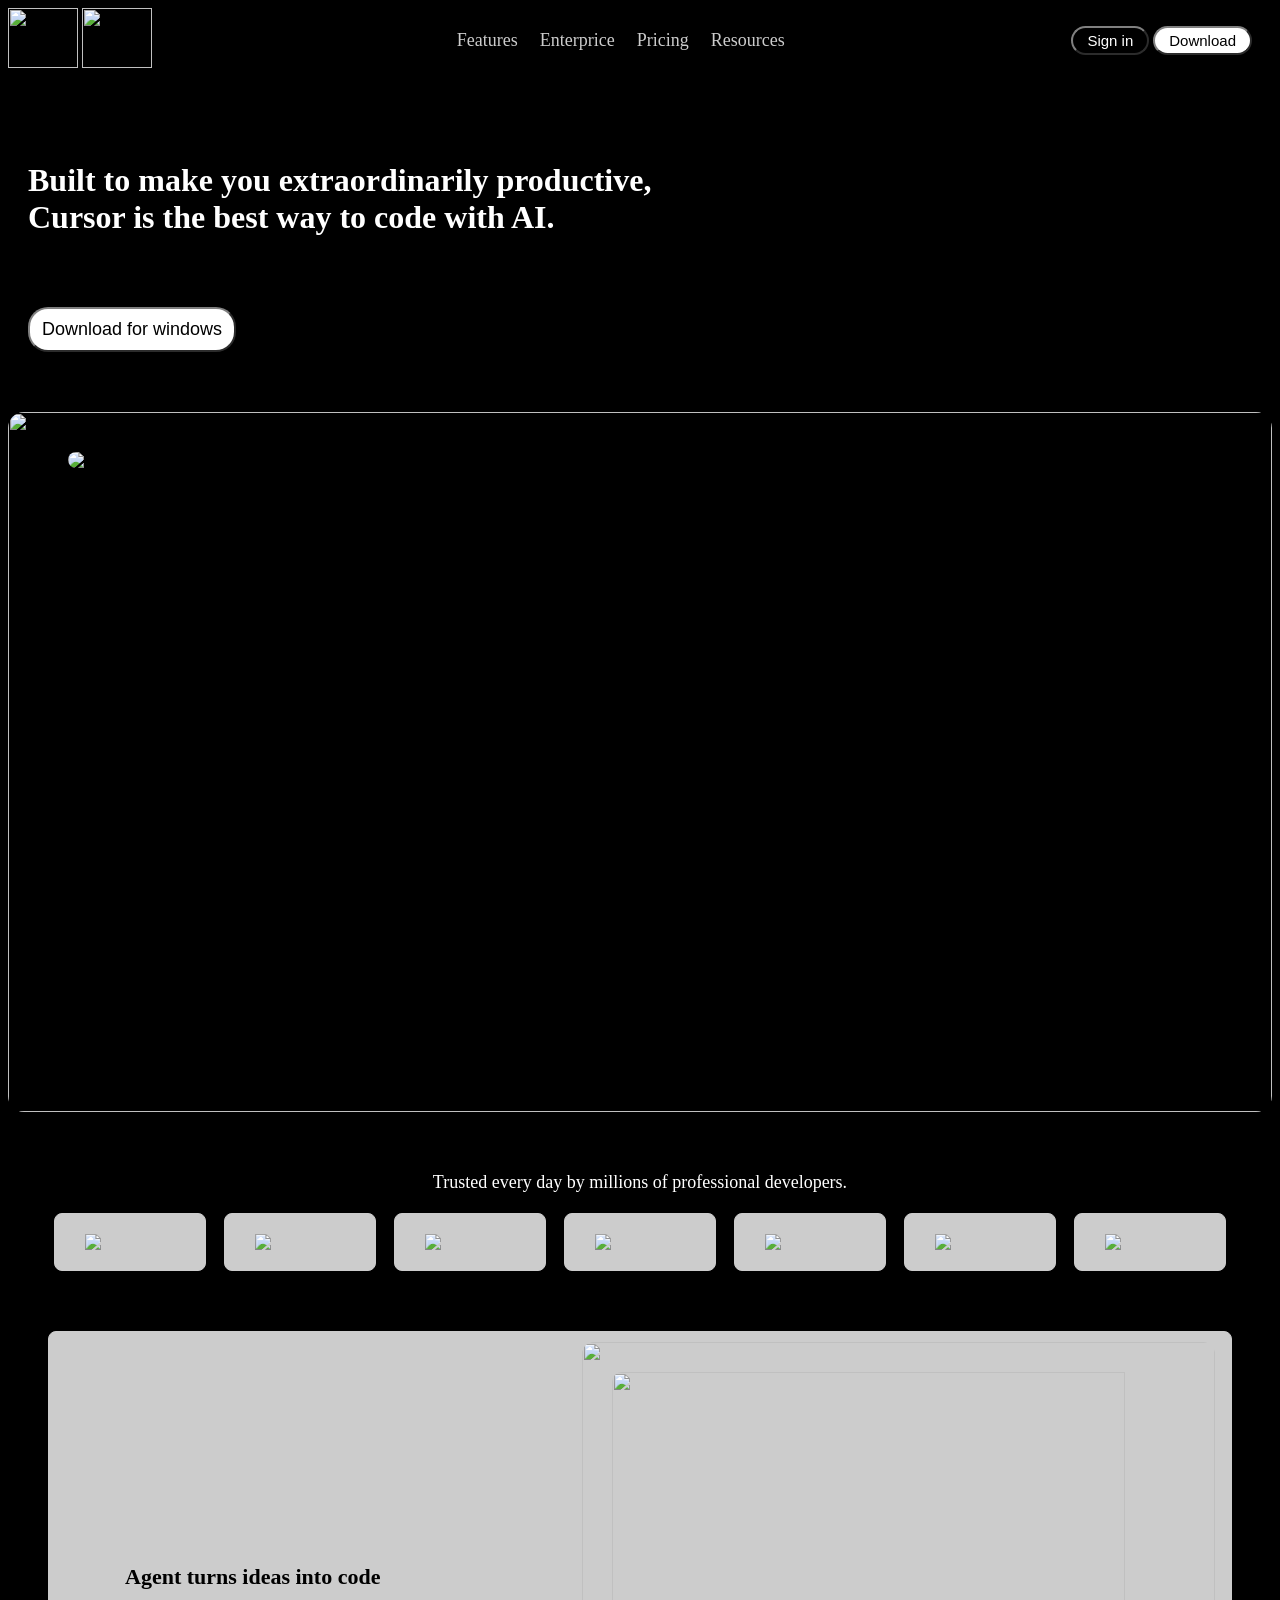
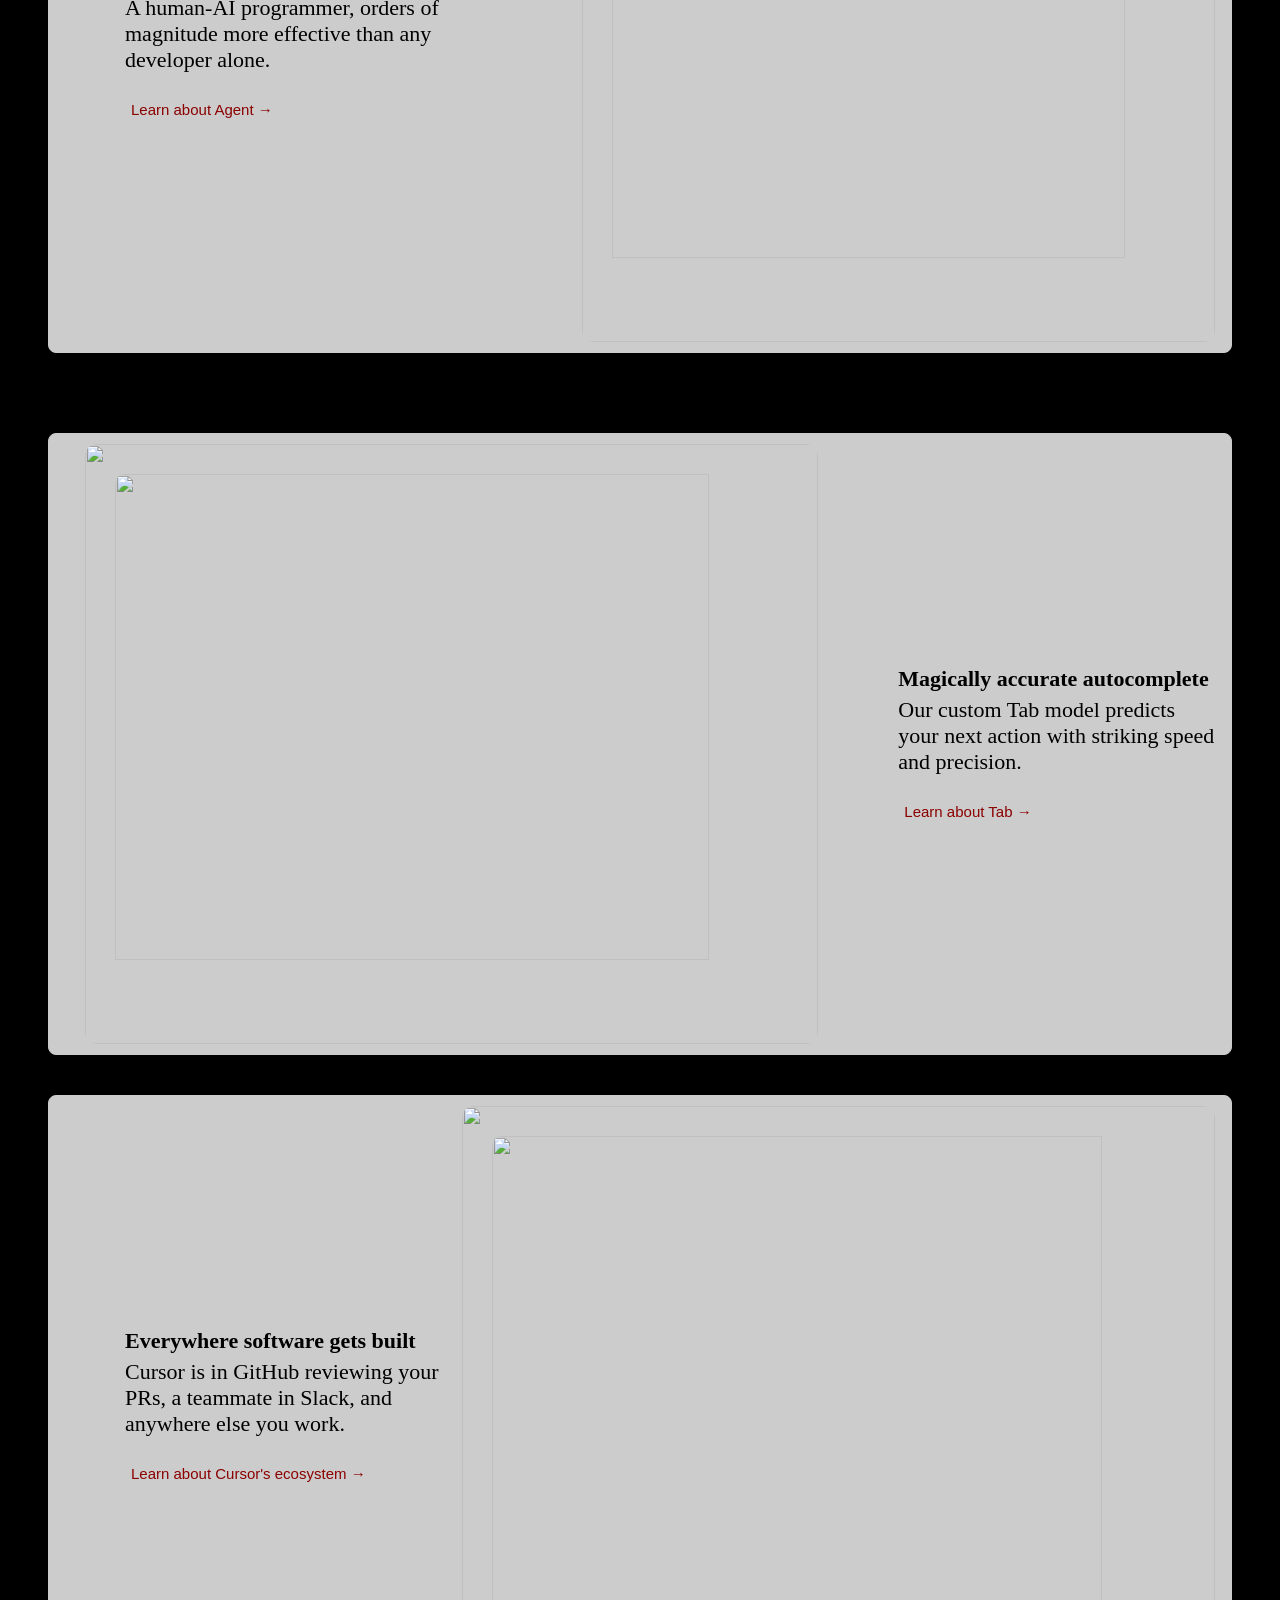
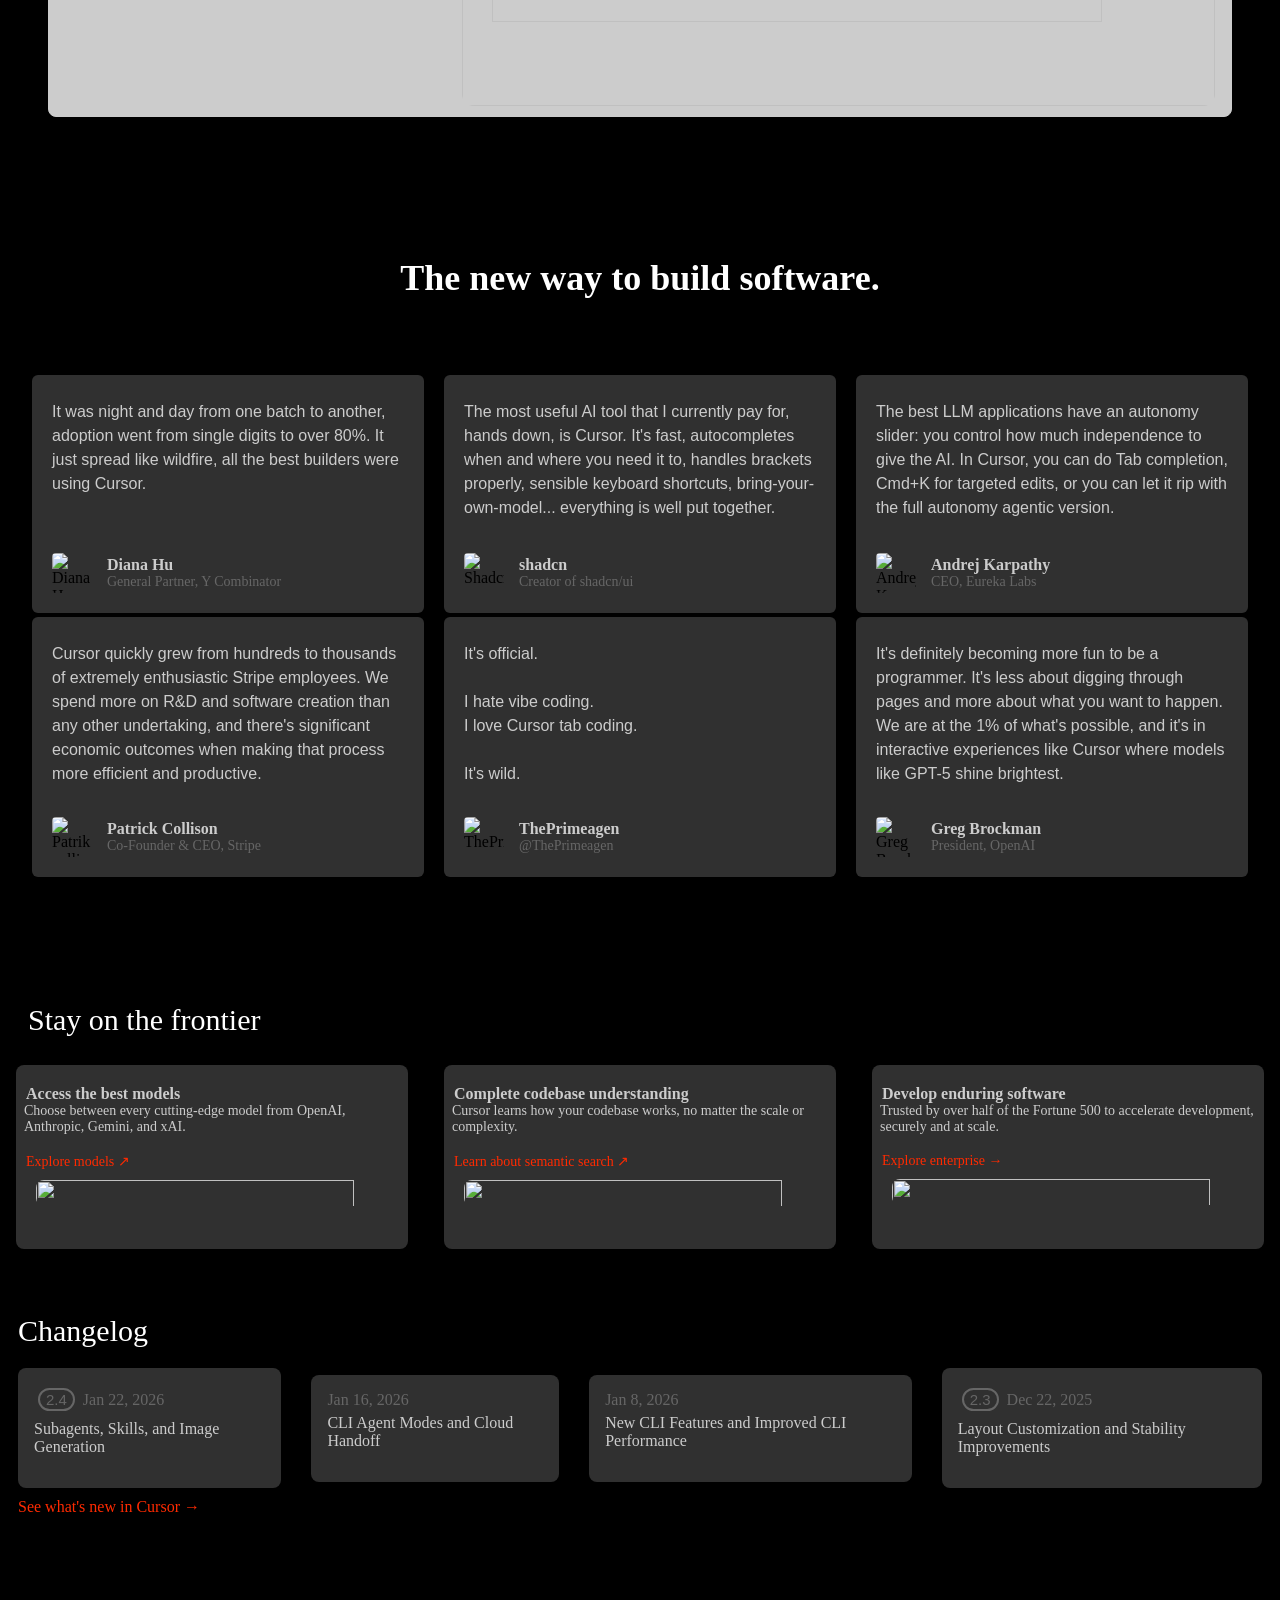
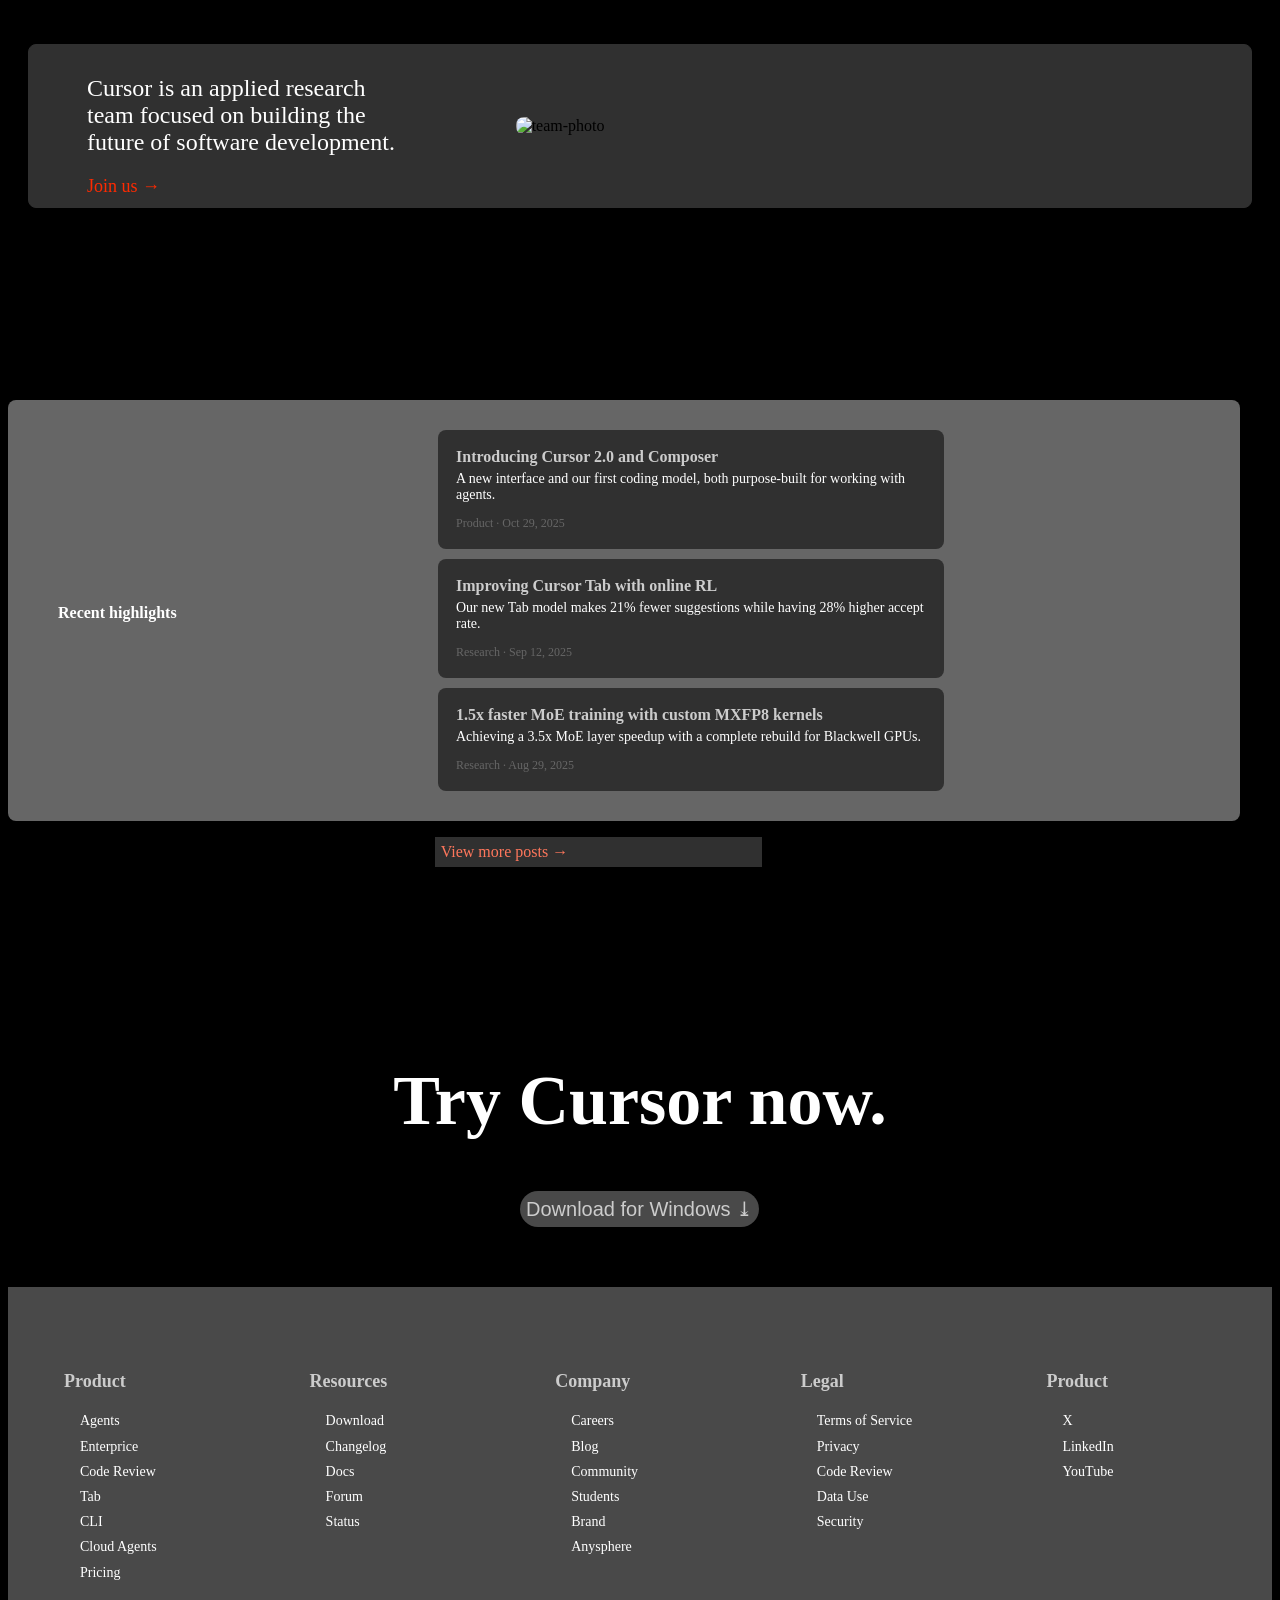
==== Cursor-clone/index.html @ b1d81278 "html file name change" ====
<!DOCTYPE html>
<html lang="en">
<head>
    <meta charset="UTF-8">
    <meta name="viewport" content="width=device-width, initial-scale=1.0">
    <link rel="stylesheet" href="cursorclone.css" />
    <link rel="stylesheet" href="cursor-gothic.css" >
    <title>Cursor clone</title>
</head>
<body>
    <nav>
        <div>
            <img  src="https://cdn.brandfetch.io/ideKwS9dxx/w/400/h/400/theme/dark/icon.jpeg?c=1dxbfHSJFAPEGdCLU4o5B"/>
            <img  src="https://cdn.brandfetch.io/ideKwS9dxx/theme/light/logo.svg?c=1dxbfHSJFAPEGdCLU4o5B"/>
        </div>
        
        <div>
            <a href="#">Features</a>
            <a href="#">Enterprice</a>
            <a href="#">Pricing</a>
            <a href="#">Resources</a>
        </div>
        <div>
            <button class="button1">Sign in</button>
            <button class="button2">Download</button>
        </div>
    </nav>
    <main>
        <div>
            <h1>Built to make you extraordinarily productive,<br>
                Cursor is the best way to code with AI.</h1>
            <button class="main-button">Download for windows</button>
        </div>
        <div class="container">
            <img width="" src="D:\webdev2026\Cohort-Assignments\Cursor-clone\asset-cc24ca462279ca23250c.webp" class="main-img">
                <img src="D:\webdev2026\Cohort-Assignments\Cursor-clone\Screenshot 2026-02-03 121616.png" class="overlay-img">
        </div>
        <div>
            <p>Trusted every day by millions of professional developers.</p>
        </div>
        <div class="logo-img">
            <img width="90px" src="https://ptht05hbb1ssoooe.public.blob.vercel-storage.com/assets/logos/stripe-logo.svg" />
            <img width="90px" src="https://ptht05hbb1ssoooe.public.blob.vercel-storage.com/assets/logos/openai-logo.svg" />
            <img width="90px" src="https://ptht05hbb1ssoooe.public.blob.vercel-storage.com/assets/logos/linear-logo.svg" />
            <img width="90px" src="https://ptht05hbb1ssoooe.public.blob.vercel-storage.com/assets/logos/datadog-logo.svg" />
            <img width="90px" src="https://ptht05hbb1ssoooe.public.blob.vercel-storage.com/assets/logos/nvidia-logo.svg" />
            <img width="90px" src="https://ptht05hbb1ssoooe.public.blob.vercel-storage.com/assets/logos/ramp-logo.svg" />
            <img width="90px" src="https://ptht05hbb1ssoooe.public.blob.vercel-storage.com/assets/logos/adobe-logo.svg" />
        </div>
    </main>
    <section class="section1">
        <div class="section-left">
            <strong>Agent turns ideas into code</strong>
            <p>A human-AI programmer, orders of magnitude more effective than any developer alone.</p>
            <button>Learn about Agent →</button>
        </div>
        <div class="section-right">
            <img width="700px" src="D:\webdev2026\Cohort-Assignments\Cursor-clone\asset-d3c8107d95ae7f6604ad.webp" class="bird-img">
            <img  src="D:\webdev2026\Cohort-Assignments\Cursor-clone\Screenshot 2026-02-03 231752.png"class="content-img">
        </div>
    </section>
    <section class="section2">
        <div class="section-left2">
           <img  src="D:\webdev2026\Cohort-Assignments\Cursor-clone\asset-fd9b3b4cd7d670f9f7d8.webp" class="blank-img">
            <img  src="D:\webdev2026\Cohort-Assignments\Cursor-clone\Screenshot 2026-02-03 231817.png" class="content2-img">
        </div>
        <div class="section-right2">
            <strong>Magically accurate autocomplete</strong>
            <p class="p2">Our custom Tab model predicts your next action with striking speed and precision.</p>
            <button class="b2">Learn about Tab →</button>
        </div>
    </section>
    <section class="section3">
        <div class="section-left3">
            <strong>Everywhere software gets built</strong>
            <p class="p3">Cursor is in GitHub reviewing your PRs, a teammate in Slack, and anywhere else you work.</p>
            <button class="b3">Learn about Cursor's ecosystem →</button>
        </div>
        <div class="section-right3">
            <img width="700px" src="D:\webdev2026\Cohort-Assignments\Cursor-clone\asset-85923e7fafe00c9c0d1f.webp" class="beach-img">
            <img  src="D:\webdev2026\Cohort-Assignments\Cursor-clone\Screenshot 2026-02-04 013553.png" class="content3-img">
        </div>
    </section>
    <main>
        <h2 class="testimonials-title">The new way to build software.</h2>
    </main>
    <section class="testimonials-grid">

        <div class="card">
          <p>It was night and day from one batch to another, adoption went from single digits to over 80%. It just spread like wildfire, all the best builders were using Cursor.</p>
          <div class="author-info">
            <img width="50px" src="D:\webdev2026\Cohort-Assignments\Cursor-clone\images\diana-hu-avatar.webp" alt="Diana Hu">
            <div>
                <strong>Diana Hu</strong>
                <span>General Partner, Y Combinator</span>
            </div>
          </div>
        </div>

        <div class="card">
          <p>The most useful AI tool that I currently pay for, hands down, is Cursor. It's fast, autocompletes when and where you need it to, handles brackets properly, sensible keyboard shortcuts, bring-your-own-model... everything is well put together.</p>
          <div class="author-info">
            <img width="50px" src="D:\webdev2026\Cohort-Assignments\Cursor-clone\images\shadcn-avatar.webp" alt="Shadcn">
            <div>
                <strong>shadcn</strong>
                <span>Creator of shadcn/ui</span>
            </div>
          </div>
        </div>

        <div class="card">
          <p>The best LLM applications have an autonomy slider: you control how much independence to give the AI. In Cursor, you can do Tab completion, Cmd+K for targeted edits, or you can let it rip with the full autonomy agentic version.</p>
          <div class="author-info">
            <img width="50px" src="D:\webdev2026\Cohort-Assignments\Cursor-clone\images\andrej-karpathy-avatar.webp" alt="Andrej Karpathy">
            <div>
                <strong>Andrej Karpathy</strong>
                <span>CEO, Eureka Labs</span>
            </div>
          </div>
        </div>
         <div class="card">
          <p>Cursor quickly grew from hundreds to thousands of extremely enthusiastic Stripe employees. We spend more on R&D and software creation than any other undertaking, and there's significant economic outcomes when making that process more efficient and productive.</p>
          <div class="author-info">
            <img width="50px" src="D:\webdev2026\Cohort-Assignments\Cursor-clone\images\patrick-collison-avatar.webp" alt="Patrik collison">
            <div>
                <strong>Patrick Collison</strong>
                <span>Co‑Founder & CEO, Stripe</span>
            </div>
          </div>
        </div>

        <div class="card">
          <p>It's official. 
             <br><br>
            I hate vibe coding. <br>
            I love Cursor tab coding. 
            <br><br>
            It's wild.</p>
          <div class="author-info">
            <img width="50px" src="D:\webdev2026\Cohort-Assignments\Cursor-clone\images\theprimeagen-avatar.webp" alt="ThePrimeagen">
            <div>
                <strong>ThePrimeagen</strong>
                <span>@ThePrimeagen</span>
            </div>
          </div>
        </div>

        <div class="card">
          <p>It's definitely becoming more fun to be a programmer. It's less about digging through pages and more about what you want to happen. We are at the 1% of what's possible, and it's in interactive experiences like Cursor where models like GPT-5 shine brightest.</p>
          <div class="author-info">
            <img width="50px" src="D:\webdev2026\Cohort-Assignments\Cursor-clone\images\greg-brockman-avatar.webp" alt="Greg Brockman">
            <div>
                <strong>Greg Brockman</strong>
                <span>President, OpenAI</span>
            </div>
          </div>
        </div> 
    </section>

    <head>
        <p class="card-title">Stay on the frontier</p>
    </head>

    <section class="aligned-cards">
        <div class="cards">
            <strong>Access the best models</strong>
            <span>Choose between every cutting-edge model from OpenAI, Anthropic, Gemini, and xAI.</span>
            <a href="#">Explore models ↗</a>
        <div>
            <img src="D:\webdev2026\Cohort-Assignments\Cursor-clone\images\Screenshot 2026-02-04 235551.png">
        </div>
        </div>

        <div class="cards">
            <strong>Complete codebase understanding</strong>
            <span>Cursor learns how your codebase works, no matter the scale or complexity.</span>
            <a href="#">Learn about semantic search ↗</a>
        <div>
            <img src="D:\webdev2026\Cohort-Assignments\Cursor-clone\images\Screenshot 2026-02-04 235628.png">
        </div>
        </div>

        <div class="cards">
            <strong>Develop enduring software</strong>
            <span>Trusted by over half of the Fortune 500 to accelerate development, securely and at scale.</span>
            <a href="#">Explore enterprise →</a>
        <div>
            <img src="D:\webdev2026\Cohort-Assignments\Cursor-clone\images\homepage-team-photo-1.webp">
        </div>
        </div>
    </section>

    <head>
        <p class="updates-title">Changelog</p>
    </head>
    <section class="updates-dates">
        <div class="updates">
            <button>2.4</button>
            <span>Jan 22, 2026</span>
            <div class="list-updates">
                <p>Subagents, Skills, and Image Generation</p>
            </div>
        </div>
        <div class="updates">
            <span>Jan 16, 2026</span>
            <div class="list-updates">
                <p>CLI Agent Modes and Cloud Handoff</p>
            </div>
        </div>
        <div class="updates">
            <span>Jan 8, 2026</span>
            <div class="list-updates">
                <p>New CLI Features and Improved CLI Performance</p>
            </div>
        </div>
        <div class="updates">
            <button>2.3</button>
            <span>Dec 22, 2025</span>
            <div class="list-updates">
                <p>Layout Customization and Stability Improvements</p>
            </div>
        </div>
    </section>
     <a class="update-a" href="#">See what's new in Cursor →</a>
    <section class="team">
     <div class="team-left">
        <p>Cursor is an applied research team focused on building the future of software development.</p>
        <a href="#">Join us →</a>
     </div>
     <div class="team-img">
        <img  src="D:\webdev2026\Cohort-Assignments\Cursor-clone\images\homepage-team-photo.webp"alt="team-photo" >
     </div>
    </section>

    
    <section class="blogs">
        <div class="blog-head-container">
        <h3 class="blog-head">Recent highlights</h3>
        </div>
        <div class="blog-posts-container">
        <div class="blog-card">
            <strong>Introducing Cursor 2.0 and Composer</strong>
            <p>A new interface and our first coding model, both purpose-built for working with agents.</p>
            <span>Product · Oct 29, 2025</span>
        </div>
        <div class="blog-card">
            <strong>Improving Cursor Tab with online RL</strong>
            <p>Our new Tab model makes 21% fewer suggestions while having 28% higher accept rate.</p>
            <span>Research · Sep 12, 2025</span>
        </div>
        <div class="blog-card">
            <strong>1.5x faster MoE training with custom MXFP8 kernels</strong>
            <p>Achieving a 3.5x MoE layer speedup with a complete rebuild for Blackwell GPUs.</p>
            <span>Research · Aug 29, 2025</span>
        </div>
        </div>
        </section>
        
         <div class="blogs-footer-link">
         <a href="#" class="blogs-post">View more posts →</a>
        </div>

        <main>
            <div>
            <h1 class="big-heading">Try Cursor now.</h1>
            <button class="final-cta">Download for Windows ⤓</button>
            </div>
        </main>

        <footer>
            <div class="footer-container">
            <div class="footer-columns">
                <div class="col-group">
                    <h4>Product</h4>
                    <ul>
                        <li><a href="#">Agents</a></li>
                        <li><a href="#">Enterprice</a></li>
                        <li><a href="#">Code Review</a></li>
                        <li><a href="#">Tab</a></li>
                        <li><a href="#">CLI</a></li>
                        <li><a href="#">Cloud Agents</a></li>
                        <li><a href="#">Pricing</a></li>
                    </ul>
                </div>
                <div class="col-group">
                    <h4>Resources</h4>
                    <ul>
                        <li><a href="#">Download</a></li>
                        <li><a href="#">Changelog</a></li>
                        <li><a href="#">Docs</a></li>
                        <li><a href="#">Forum</a></li>
                        <li><a href="#">Status</a></li>
                    </ul>
                </div>
                <div class="col-group">
                    <h4>Company</h4>
                    <ul>
                        <li><a href="#">Careers</a></li>
                        <li><a href="#">Blog</a></li>
                        <li><a href="#">Community</a></li>
                        <li><a href="#">Students</a></li>
                        <li><a href="#">Brand</a></li>
                        <li><a href="#">Anysphere</a></li>
                    </ul>
                </div>
                <div class="col-group">
                    <h4>Legal</h4>
                    <ul>
                        <li><a href="#">Terms of Service</a></li>
                        <li><a href="#">Privacy</a></li>
                        <li><a href="#">Code Review</a></li>
                        <li><a href="#">Data Use</a></li>
                        <li><a href="#">Security</a></li>
                    </ul>
                </div>
                <div class="col-group">
                    <h4>Product</h4>
                    <ul>
                        <li><a href="#">X</a></li>
                        <li><a href="#">LinkedIn</a></li>
                        <li><a href="#">YouTube</a></li>
                    </ul>
                </div>
            </div>
            </div>
        </footer>
</body>
</html>
---- Cursor-clone/cursorclone.css ----
body{
    background-color: #000000;
}

nav{
    color: #cccccc;
    display: flex;
    align-items: center;
    justify-content: space-between;

}

nav div img{
    height: 60px;
    width: 70px;
    cursor: pointer;
}

nav div a{
    font-size: 18px;
    color: #cccccc;
    margin-left: 18px;
    text-decoration: none;
}

nav div a:hover{
    color: #ffffff;
}

.button1{
    color: #ffffff;
    background-color: #000000;
    box-shadow: none;
    font-size: 15px;
    border-radius: 16px;
    border-color: gray;
    padding: 4px 14px;
    cursor: pointer;
}

.button1:hover{
  background-color: gray
}

 .button2{
    color: #000000;
    background-color: #ffffff;
    box-shadow: none;
    font-size: 15px;
    border-radius: 16px;
    border-color: gray;
    padding: 4px 14px;
    margin-right: 20px;
    cursor: pointer;
}

 .button2:hover{
    background-color: #cccccc;
}

main{
    margin: 40px auto;
    margin-bottom: 60px;
}

main h1{
    color: #ffffff;
    padding: 50px 20px;
}

 .main-button{
    color: #000000;
    background-color: #ffffff;
    box-shadow: none;
    font-size: 18px;
    border-radius: 20px;
    border-color: gray;
    padding: 10px 12px;
    margin-left: 20px;   
    margin-bottom: 60px;
    cursor: pointer;
}

.main-button:hover{
    background-color: #cccccc;
}

.container{
    position: relative;
   
}

.main-img{
    width: 100%;
    display: block;
    height: 700px;
    border-radius: 16px;
    
}

.overlay-img{
    position: absolute;
    top: 40px;
    left: 60px;
    width: 90%;
    z-index: 10;
    border-radius: 10px;
}

main p{
    font-size: 18px;
    color: #ffffff;
    margin: 60px auto 20px auto;
    text-align: center;
}

.logo-img{
    display: flex;
    gap: 18px;
    justify-content: center;
    margin-top: 10px;
}

.logo-img img{
    border: 1px solid #cccccc;
    padding: 20px 30px;
   border-radius: 8px;
   background-color: #cccccc;
}

section{
    display: grid;
    grid-template-columns: 1fr 2fr;
    gap: 20px;
    align-items: center;
    margin: 80px 0;
}

.section-left{
    font-size: 22px;
    color: #000000;
    margin-left: 60px;
    padding: 0;
}
section p{
    color: #000000;
    margin-top: 5px;
}

section button{
    color: darkred;
    background-color: #cccccc;
    font-size: 15px;
    border: none;
    cursor: pointer;
}

section button:hover{
    color: #f0735d;
}

.section-right{
    margin-left: 120px;
    position: relative;
}

.bird-img{
    width: 100%;
    display: block;
    height: 600px;
    border-radius: 12px;
}

.content-img{
    position: absolute;
    top: 30px;
    left: 30px;
    width: 90%;
    height: 90%;
    z-index: 10;
    border-radius: 10px;
}

.section1{
     border: 1px solid #cccccc;
    padding: 10px 16px;
   border-radius: 8px;
   background-color: #cccccc;
   margin: 40px;
}

.section2{
    display: grid;
    grid-template-columns: 2fr 1fr;
    gap: 20px;
    align-items: center;
    margin: 80px 0;
}

.section-left2{
    margin-left: 20px;
    position: relative;
}

.blank-img{
    width: 100%;
    display: block;
    height: 600px;
    border-radius: 12px;
    
}

.content2-img{
    position: absolute;
    top: 30px;
    left: 30px;
    width: 90%;
    height: 90%;
    z-index: 10;
    border-radius: 10px;
}

.section-right2{
     font-size: 22px;
    color: #000000;
    margin-left: 60px;
    padding: 0;
}

.p2{
    color: #000000;
    margin-top: 5px;
}

.b2{
    color: darkred;
    background-color: #cccccc;
    font-size: 15px;
    border: none;
    cursor: pointer;
}

.b2:hover{
    color: #f0735d;
}

.section2{
    border: 1px solid #cccccc;
   padding: 10px 16px;
   border-radius: 8px;
   background-color: #cccccc;
   margin: 40px;
   margin-top: 80px;
}

.section3{
    display: grid;
    grid-template-columns: 1fr 2fr;
    gap: 20px;
    align-items: center;
    margin: 80px 0;
}

.section-left3{
    font-size: 22px;
    color: #000000;
    margin-left: 60px;
    padding: 0;
}

.p3{
    color: #000000;
    margin-top: 5px;
}

 .b3{
    color: darkred;
    background-color: #cccccc;
    font-size: 15px;
    border: none;
    cursor: pointer;
}

.b3:hover{
    color: #f0735d;
}


.section-right3{
    position: relative;
}

.beach-img{
    width: 100%;
    display: block;
    height: 600px;
    border-radius: 12px;
}

.content3-img{
    position: absolute;
    top: 30px;
    left: 30px;
    width: 90%;
    height: 90%;
    z-index: 10;
    border-radius: 10px;
}


.section3{
     border: 1px solid #cccccc;
    padding: 10px 16px;
   border-radius: 8px;
   background-color: #cccccc;
   margin: 40px;
  
}

.testimonials-title{
    color:#ffffff;
    text-align: center;
    font-size: 36px;
    margin-top: 140px;
}

.testimonials-grid{
    display: grid;
    gap: 10x;
    padding: 24px;
    grid-template-columns:  1fr 1fr 1fr;
    margin-top: 40px;
}


.card{
    background-color: #303030;
    padding: 20px;
    border-radius: 6px;
    display: flex;
    flex-direction: column;
    height: 90%;
}

.card p {
    font-family: 'Segoe UI', Tahoma, Geneva, Verdana, sans-serif;
    color:#cccccc;
    font-size: 16px;
    line-height: 1.5;
}

.author-info {
    display: flex;
    align-items: center; 
    margin-top: auto;
}

.author-info img {
    width: 40px;
    height: 40px;
    border-radius: 4px; 
    margin-right: 15px;
}

.author-info strong {
     display: block;
    color: #cccccc;
}

.author-info span {
    display: block;
    color: #666666;
    font-size: 14px;
}

.card-title{
    color: #ffffff;
    font-size: 30px;
    margin-top: 110px;
    margin-left: 20px ;
}

.aligned-cards{
    display: grid;
    
    grid-template-columns: 1fr 1fr 1fr;
    margin-top: 20px;
}

.cards{
    background-color: #303030;
    border-radius: 8px;
    display: flex;
    flex-direction: column;
    height: 110%;
    margin: 8px;
    margin-top: 20px;
}

.cards strong{
    color: #cccccc;
    font-size: 16px;
    padding: 10px 10px 0px 10px;
    margin-top: 10px;
    cursor: pointer;
}

.cards a{
    color: #FF2A00;
    font-size: 14px;
    padding: 10px;
    text-decoration: none;
}

.cards a:hover{
    color: #FF775C;
}

.cards span{
    color: #cccccc;
    font-size: 14px;
    padding: 0px 8px 8px 8px;
    cursor: pointer;
}

.cards img{
    width: 90%;
    height: 110%;
    align-items: center;
    margin-left: 20px;
    border-radius: 8px;
    cursor: pointer;
}

.updates-title{
    color: #ffffff;
    font-size: 30px;
    margin:10px 0px 10px 10px;
}

.updates-dates{
    display: flex;
    margin-top: 10px;
    gap: 10px;
    margin-bottom: 0px;
}

.updates{
    background-color: #303030;
    padding: 16px;
    border-radius: 8px;
    margin: 10px;
    flex-grow: 1;
}

.updates:hover{
    background-color: #494949;

}

.updates button{
    background-color: #303030;
    color: #666666;
    border: 2px solid #666666;
    border-radius: 12px;
    margin: 4px;
}

.updates span{
    color: #666666;
}

.list-updates p{
    color: #cccccc;
}

.update-a{
    color: #FF2A00;
    margin: 10px;
    text-decoration: none;
}

.update-a:hover{
    color: #FF775C;
}

.team{
    display: grid;
    grid-template-columns: 1fr 2fr;
    align-items: center;
    margin-top: 8rem;
    gap: 20px;
}

.team-left p{
    font-size: 24px;
    color: #ffffff;
    margin: 10px auto;
    padding: 10px 40px;
}

.team-left a{
    font-size: 18px;
    color: #FF2A00;
    text-decoration: none;
    padding: 10px 40px;
    cursor: pointer;
}

.team-left a:hover{
    color: #FF775C;
}

.team-img img{
    margin-left: 60px;
    width: 90%;
    border-radius: 8px;
}

.team{
   border: 1px solid #303030;
   padding: 10px 18px;
   border-radius: 8px;
   background-color: #303030;
   margin: 20px;
  margin-top: 8rem;
}

.blog-head-container{
    padding-top: 3px; 
    margin-left: 2rem;
      margin-top: 0px;
}

.blog-head {
    font-size: 1rem;
    color: #ffffff;
    line-height: 1.2;
}

.blogs{
    color: #ffffff;
    background-color: #666666;
    display: grid;
    grid-template-columns: 1fr 2fr;
    gap: 20px;
    margin-right: 2rem;
    margin-bottom: 0px;
    margin-top: 12rem;
}

.blog-posts-container{
    display: flex;
    flex-direction: column;
    gap: 10px;
}

.blog-card {
    background-color: #303030; 
    color: #000000;       
    padding: 18px;
    border-radius: 8px;
    width: 60%;
}

.blog-card strong {
    display: block;
    font-size: 1rem;
    margin-bottom: 5px;
    color: #cccccc;
}

.blog-card p {
    font-size: 0.875rem;
    margin-bottom: 10px;
    color:#ffffff;
}

.blog-card span {
    font-size: 0.75rem;
    color: #666666; 
}

.blogs-footer-link {
    display: grid;
    grid-template-columns: 1fr 2fr; 
    margin-right: 2rem;
    margin-left:1rem; 
    padding: 16px;
}


.blogs-post {
    color: #FF2A00;
    text-decoration: none;
    grid-column: 2;  
    background-color: #303030;
    width: 40%;
    padding: 6px;
}

.blogs-post{
    color: #FF775C;
}
.blogs{
    border-radius: 8px;
    padding: 30px 18px;
}

.big-heading{
    font-size: 70px;
    color: #ffffff;
    text-align: center;
    margin-bottom: 0px;
    margin-top: 8rem;
}

.final-cta{
    font-size: 20px;
    color: #cccccc;
    margin-left: 32rem;
    background-color: #494949;
    border-radius: 18px;
    padding: 6px 6px ;
    cursor: pointer;
    border-style: none;
}

.final-cta:hover{
    background-color: #666666;
}

footer{
    background-color: #494949;
    color: #cccccc;
    padding: 60px 0 20px 0;
}

.footer-container{
    max-width: 1200px;
    padding: 0 20px;
    margin: 0 auto;
}

.footer-columns{
    display: grid;
    grid-template-columns: repeat(5, 1fr);
    gap: 28px;
    padding-bottom: 40px;
}


.col-group h4{
    font-size: 18px;
    font-weight: bold;
    margin-bottom: 15px;
    margin-left: 24px;
}

.col-group ul{
    list-style: none;
}

.col-group li a{
    text-decoration: none;
    color: #ffffff;
    font-size: 14px;
    line-height: 1.8;
    display: block;
}
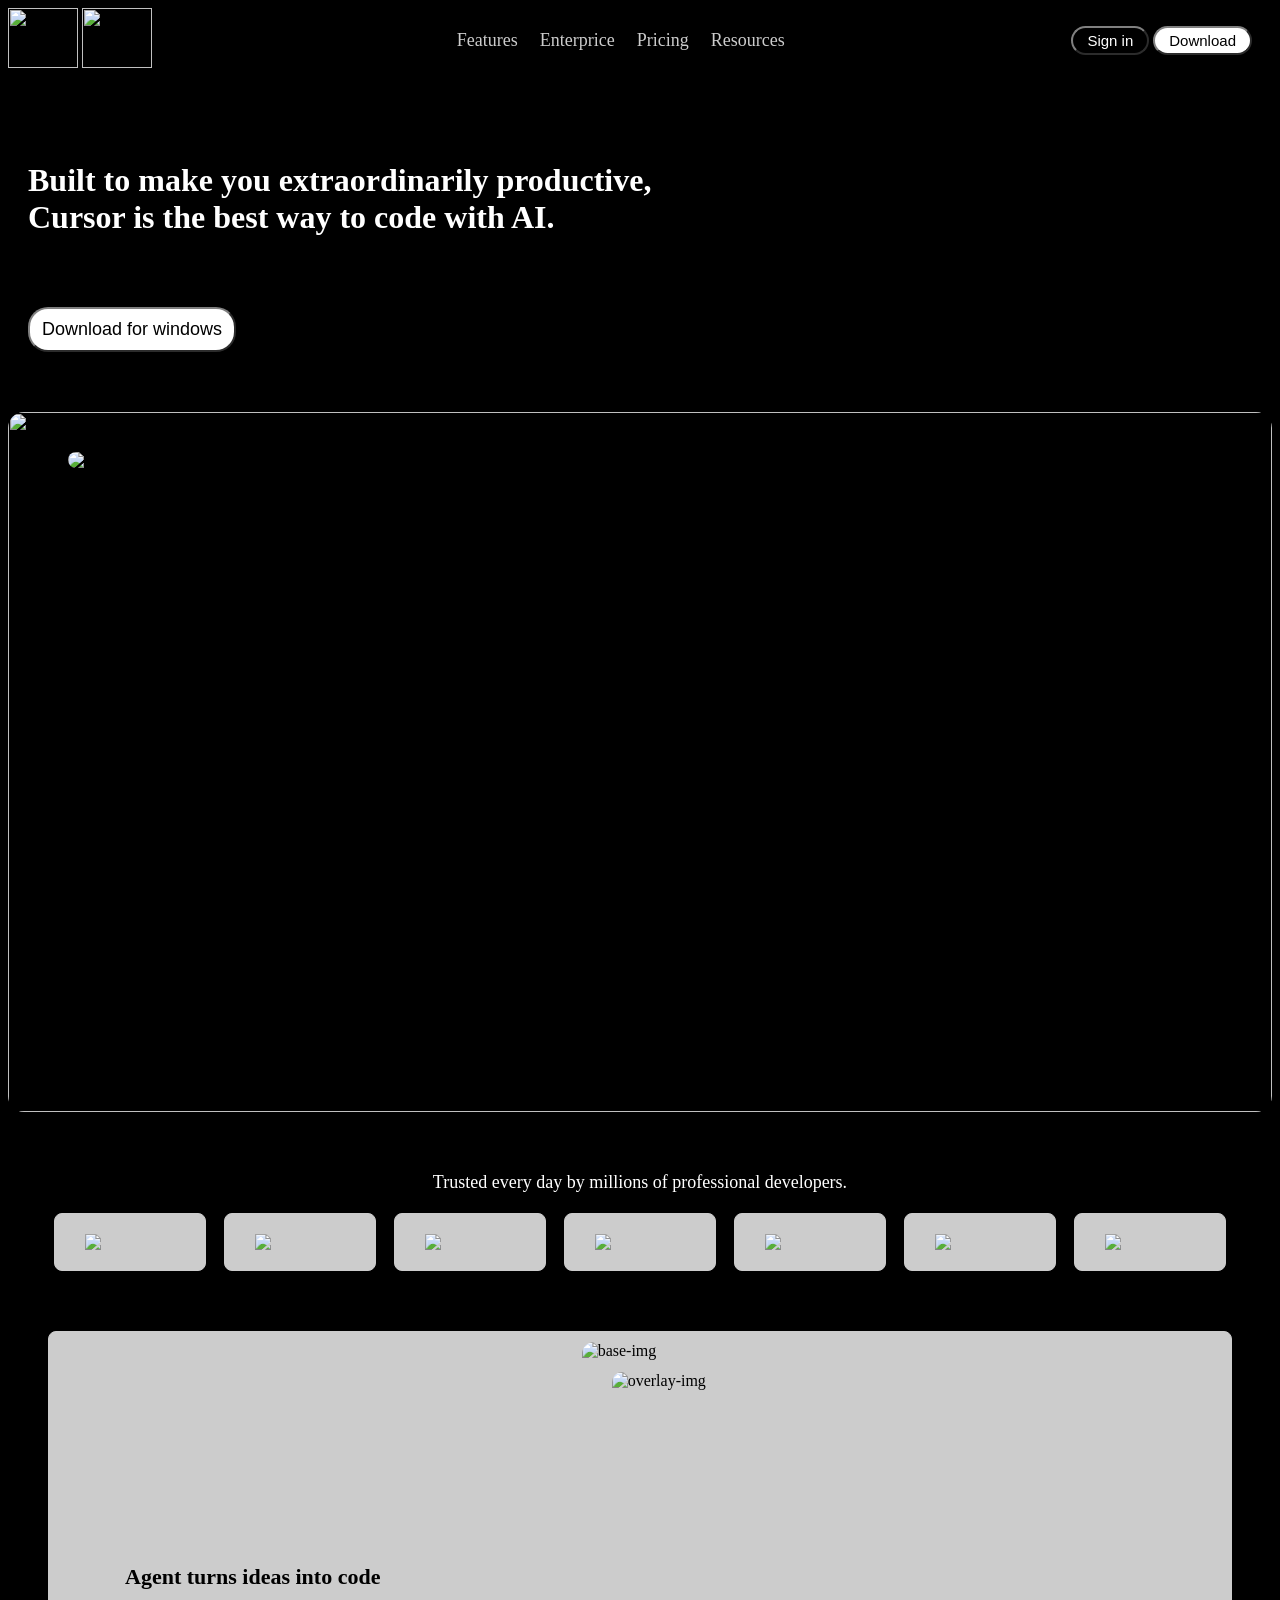
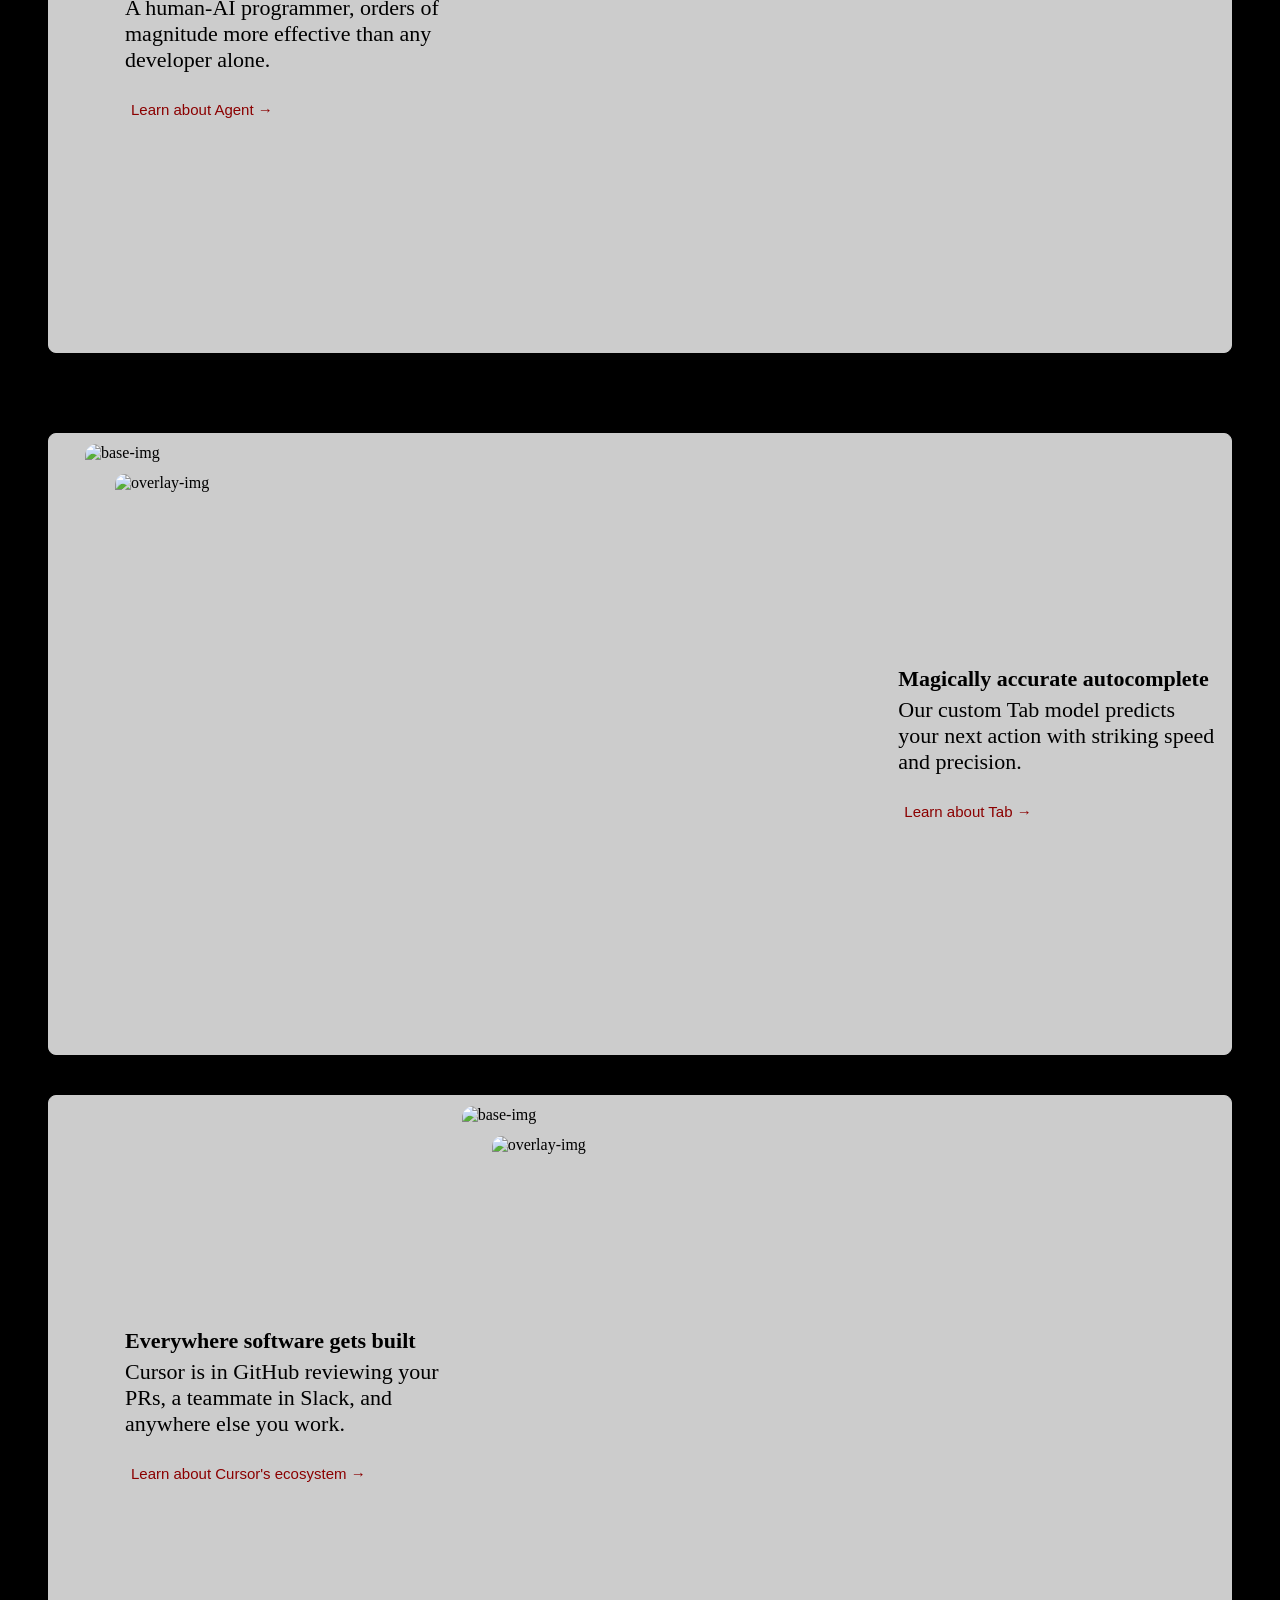
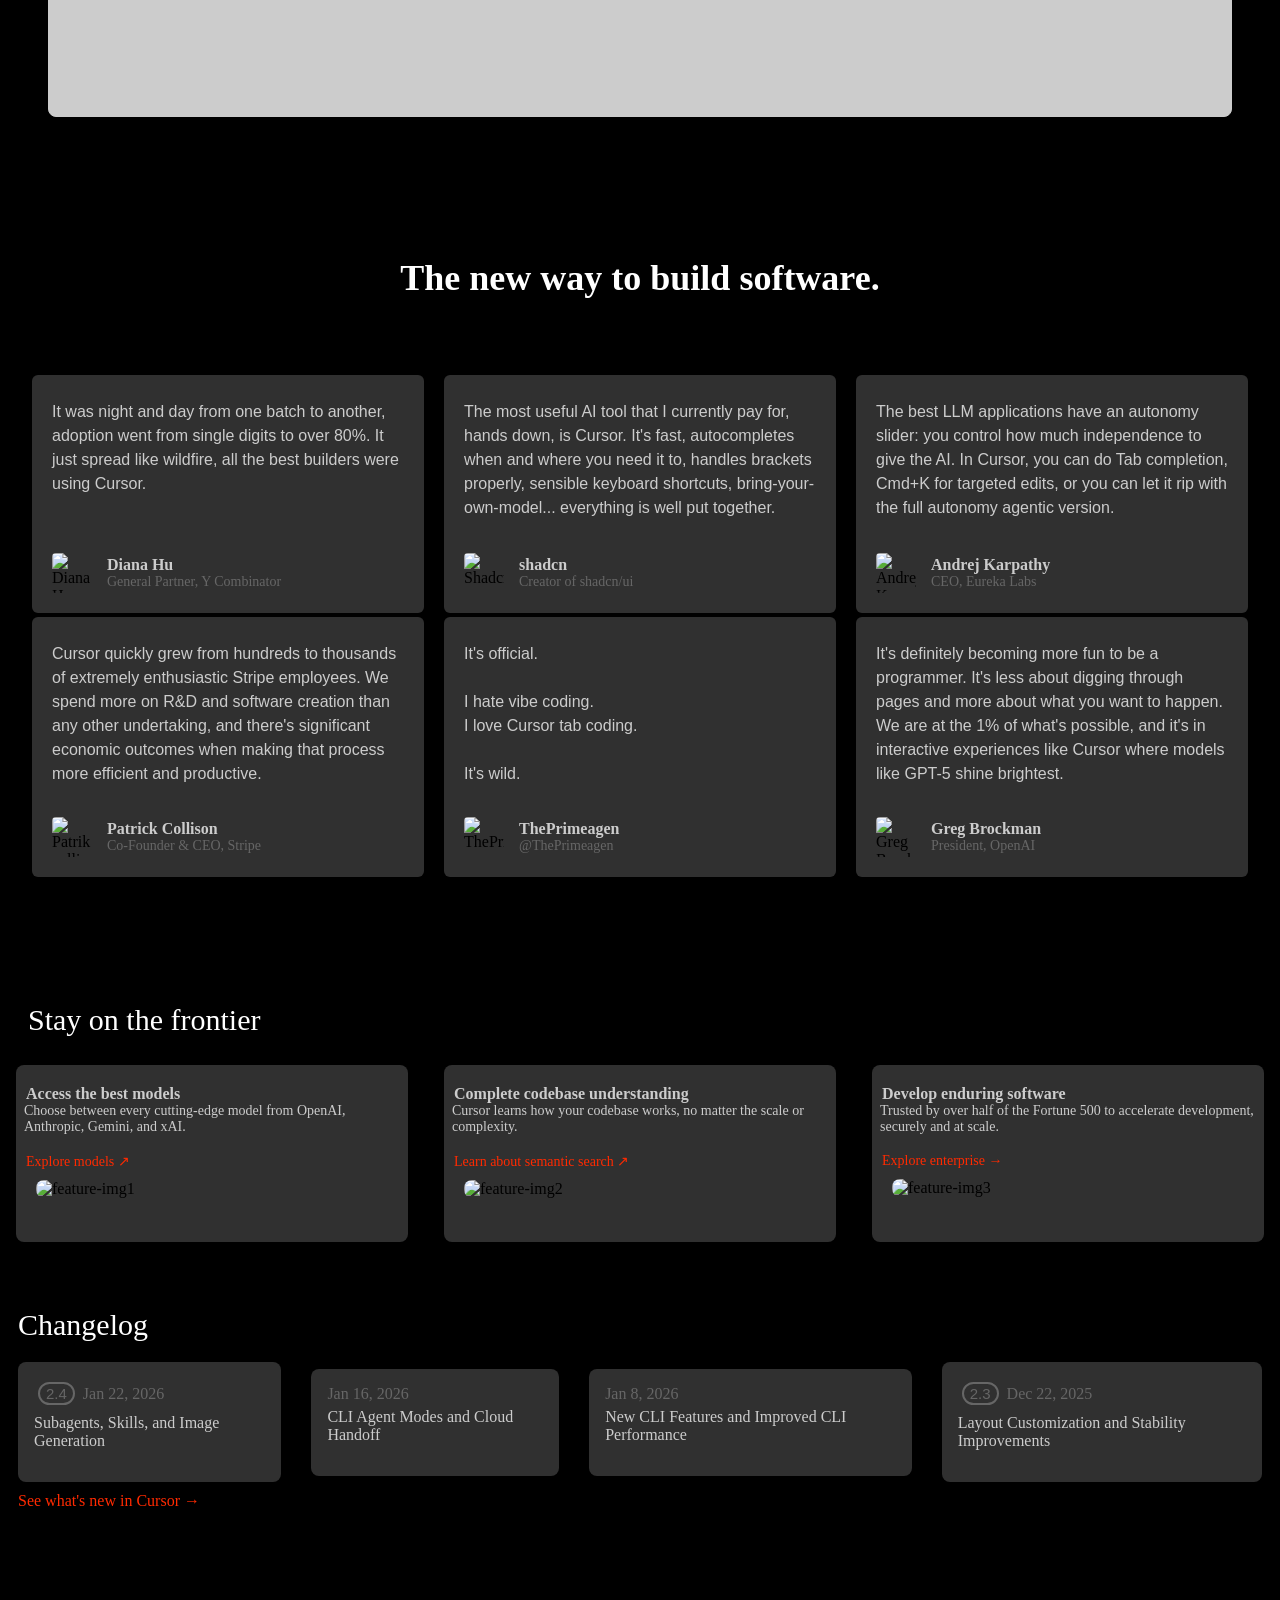
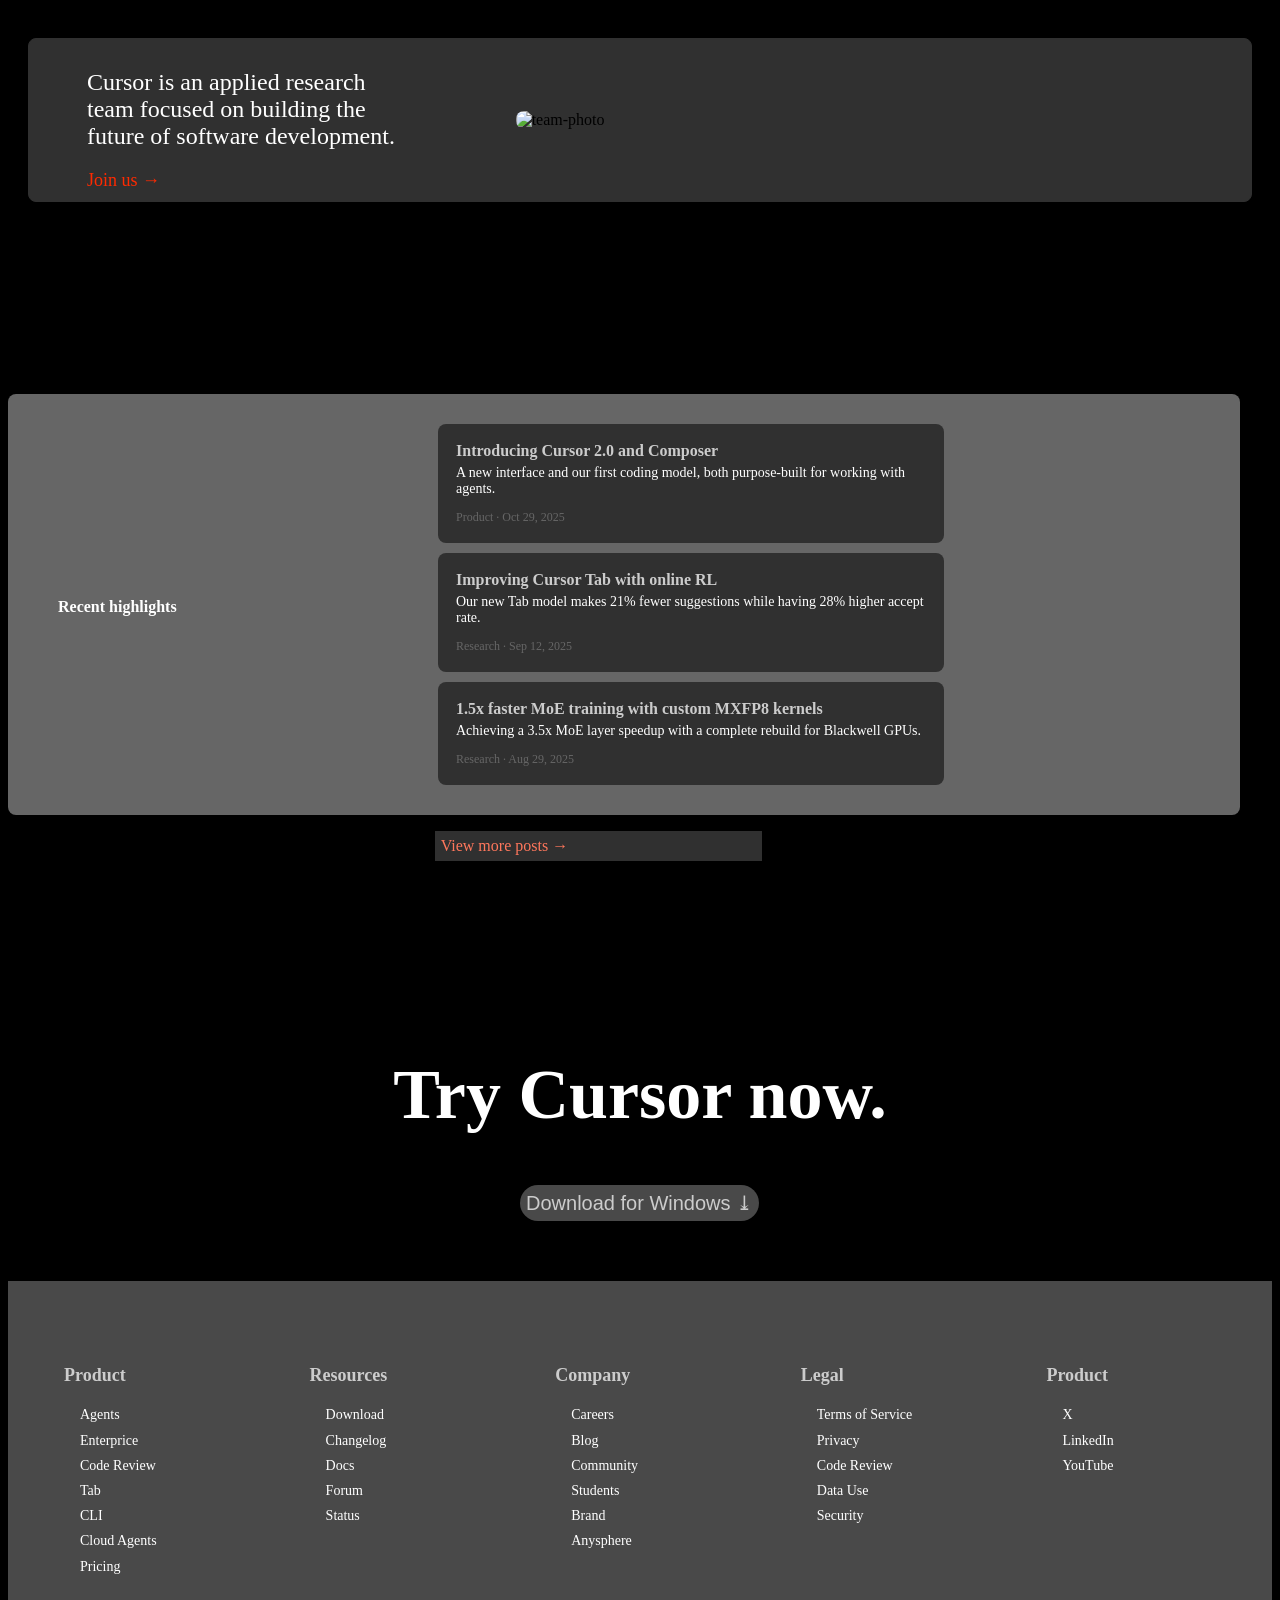
==== commit 581cbe5b: "img path changed and added alt attribute" ====
--- a/Cursor-clone/index.html
+++ b/Cursor-clone/index.html
@@ -32,8 +32,8 @@
             <button class="main-button">Download for windows</button>
         </div>
         <div class="container">
-            <img width="" src="D:\webdev2026\Cohort-Assignments\Cursor-clone\asset-cc24ca462279ca23250c.webp" class="main-img">
-                <img src="D:\webdev2026\Cohort-Assignments\Cursor-clone\Screenshot 2026-02-03 121616.png" class="overlay-img">
+            <img width="" src="D:\webdev2026\Cohort-Assignments\Cursor-clone\images\asset-cc24ca462279ca23250c.webp" class="main-img">
+                <img src="D:\webdev2026\Cohort-Assignments\Cursor-clone\images\screenshot 1.png" class="overlay-img">
         </div>
         <div>
             <p>Trusted every day by millions of professional developers.</p>
@@ -55,14 +55,14 @@
             <button>Learn about Agent →</button>
         </div>
         <div class="section-right">
-            <img width="700px" src="D:\webdev2026\Cohort-Assignments\Cursor-clone\asset-d3c8107d95ae7f6604ad.webp" class="bird-img">
-            <img  src="D:\webdev2026\Cohort-Assignments\Cursor-clone\Screenshot 2026-02-03 231752.png"class="content-img">
+            <img width="700px" src="D:\webdev2026\Cohort-Assignments\Cursor-clone\images\asset-d3c8107d95ae7f6604ad.webp" alt="base-img" class="bird-img">
+            <img  src="D:\webdev2026\Cohort-Assignments\Cursor-clone\images\screenshot 2.png" alt="overlay-img" class="content-img">
         </div>
     </section>
     <section class="section2">
         <div class="section-left2">
-           <img  src="D:\webdev2026\Cohort-Assignments\Cursor-clone\asset-fd9b3b4cd7d670f9f7d8.webp" class="blank-img">
-            <img  src="D:\webdev2026\Cohort-Assignments\Cursor-clone\Screenshot 2026-02-03 231817.png" class="content2-img">
+           <img  src="D:\webdev2026\Cohort-Assignments\Cursor-clone\images\asset-fd9b3b4cd7d670f9f7d8.webp" alt="base-img" class="blank-img">
+            <img  src="D:\webdev2026\Cohort-Assignments\Cursor-clone\images\screenshot 3.png" alt="overlay-img" class="content2-img">
         </div>
         <div class="section-right2">
             <strong>Magically accurate autocomplete</strong>
@@ -77,8 +77,8 @@
             <button class="b3">Learn about Cursor's ecosystem →</button>
         </div>
         <div class="section-right3">
-            <img width="700px" src="D:\webdev2026\Cohort-Assignments\Cursor-clone\asset-85923e7fafe00c9c0d1f.webp" class="beach-img">
-            <img  src="D:\webdev2026\Cohort-Assignments\Cursor-clone\Screenshot 2026-02-04 013553.png" class="content3-img">
+            <img width="700px" src="D:\webdev2026\Cohort-Assignments\Cursor-clone\images\asset-85923e7fafe00c9c0d1f.webp" alt="base-img" class="beach-img">
+            <img  src="D:\webdev2026\Cohort-Assignments\Cursor-clone\images\screenshot 4.png" alt="overlay-img" class="content3-img">
         </div>
     </section>
     <main>
@@ -167,7 +167,7 @@
             <span>Choose between every cutting-edge model from OpenAI, Anthropic, Gemini, and xAI.</span>
             <a href="#">Explore models ↗</a>
         <div>
-            <img src="D:\webdev2026\Cohort-Assignments\Cursor-clone\images\Screenshot 2026-02-04 235551.png">
+            <img src="D:\webdev2026\Cohort-Assignments\Cursor-clone\images\screenshot 5.png" alt="feature-img1" >
         </div>
         </div>
 
@@ -176,7 +176,7 @@
             <span>Cursor learns how your codebase works, no matter the scale or complexity.</span>
             <a href="#">Learn about semantic search ↗</a>
         <div>
-            <img src="D:\webdev2026\Cohort-Assignments\Cursor-clone\images\Screenshot 2026-02-04 235628.png">
+            <img src="D:\webdev2026\Cohort-Assignments\Cursor-clone\images\screenshot 6.png" alt="feature-img2" >
         </div>
         </div>
 
@@ -185,7 +185,7 @@
             <span>Trusted by over half of the Fortune 500 to accelerate development, securely and at scale.</span>
             <a href="#">Explore enterprise →</a>
         <div>
-            <img src="D:\webdev2026\Cohort-Assignments\Cursor-clone\images\homepage-team-photo-1.webp">
+            <img src="D:\webdev2026\Cohort-Assignments\Cursor-clone\images\homepage-team-photo-1.webp" alt="feature-img3">
         </div>
         </div>
     </section>
@@ -228,7 +228,7 @@
         <a href="#">Join us →</a>
      </div>
      <div class="team-img">
-        <img  src="D:\webdev2026\Cohort-Assignments\Cursor-clone\images\homepage-team-photo.webp"alt="team-photo" >
+        <img  src="D:\webdev2026\Cohort-Assignments\Cursor-clone\images\homepage-team-photo.webp" alt="team-photo" >
      </div>
     </section>
 
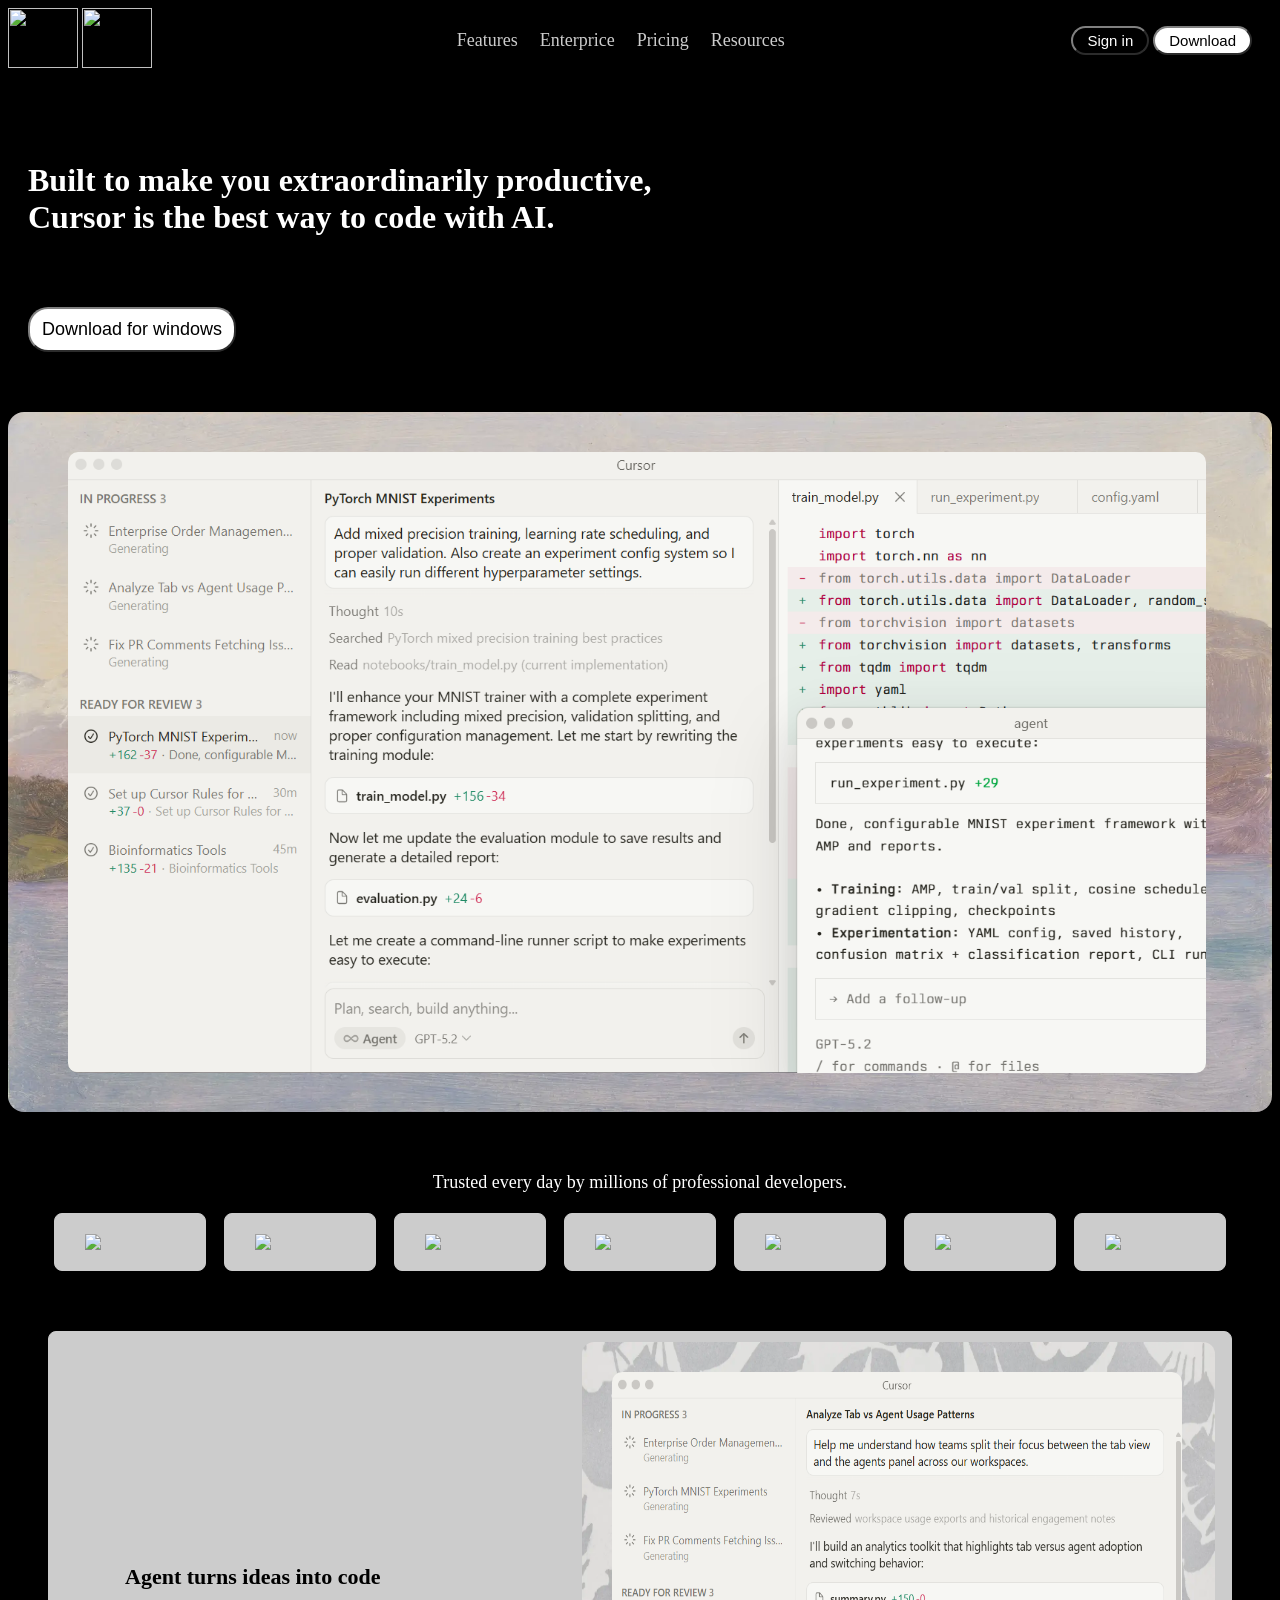
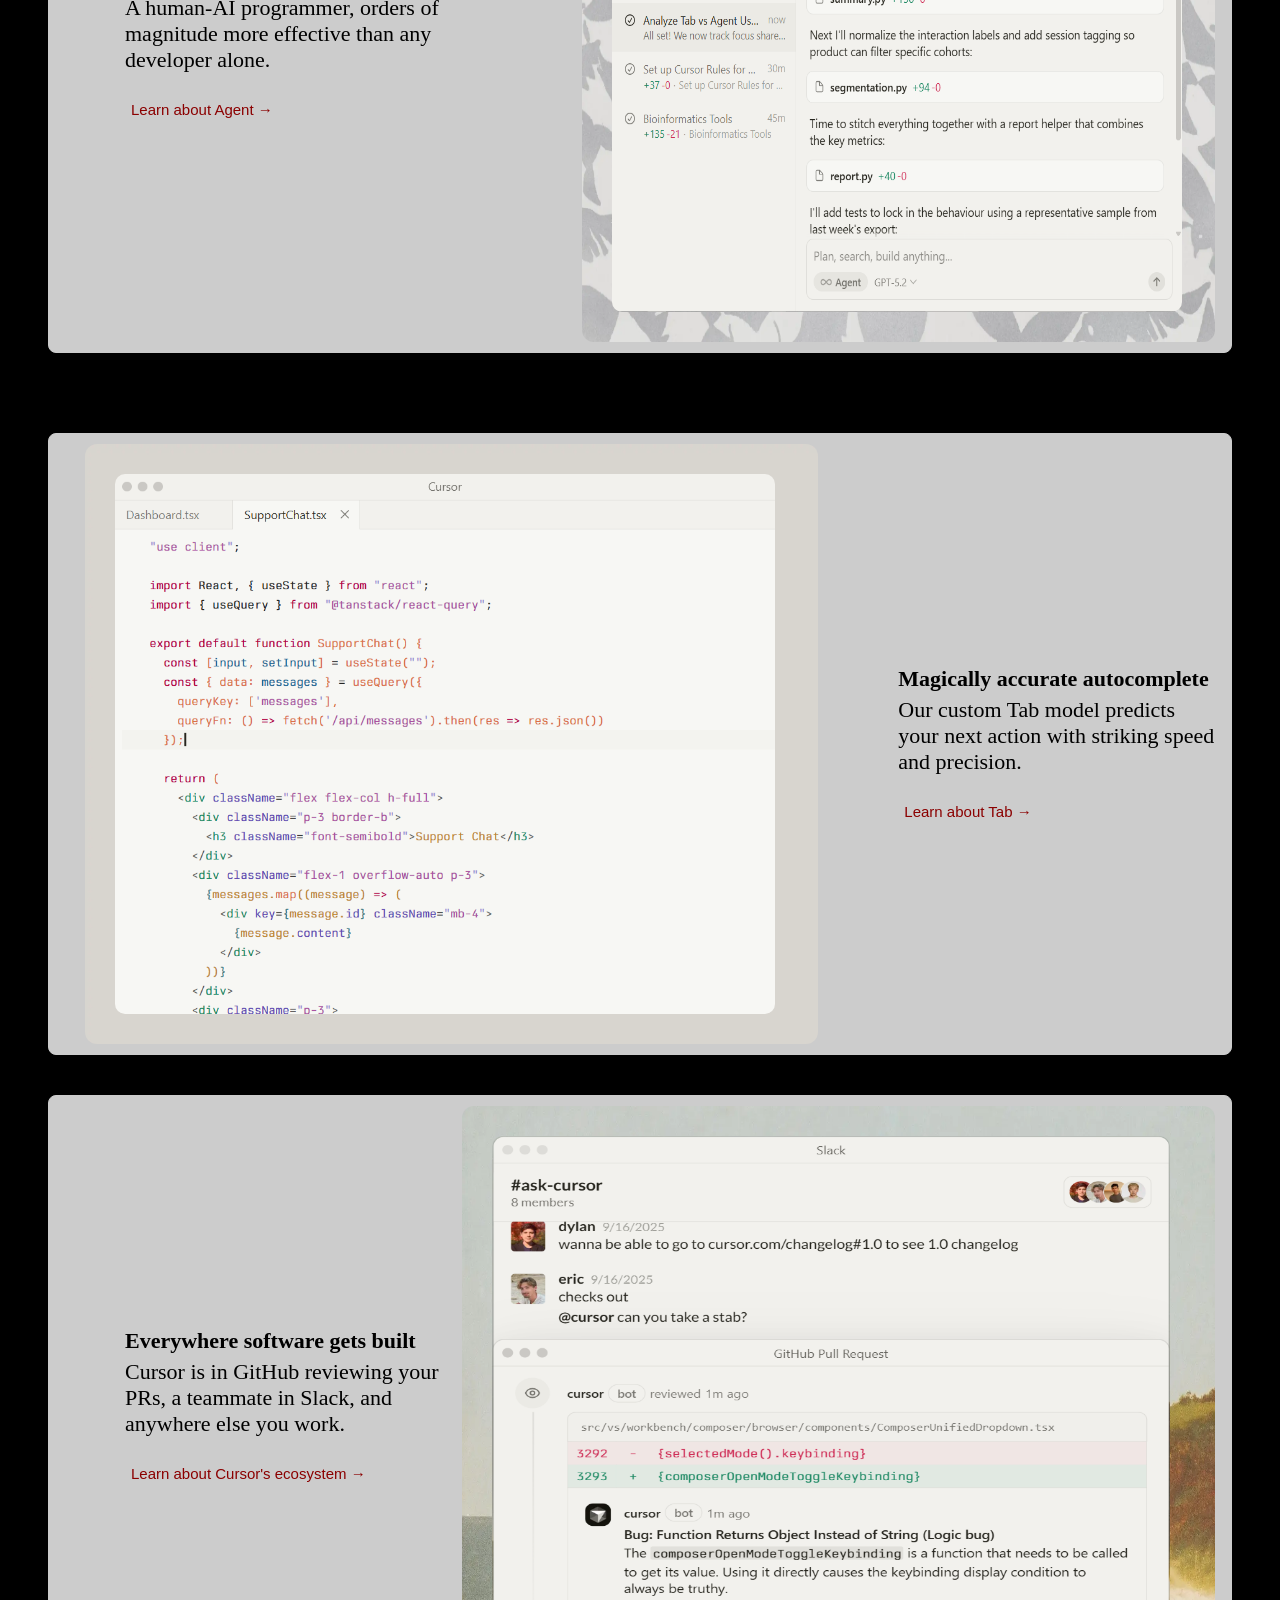
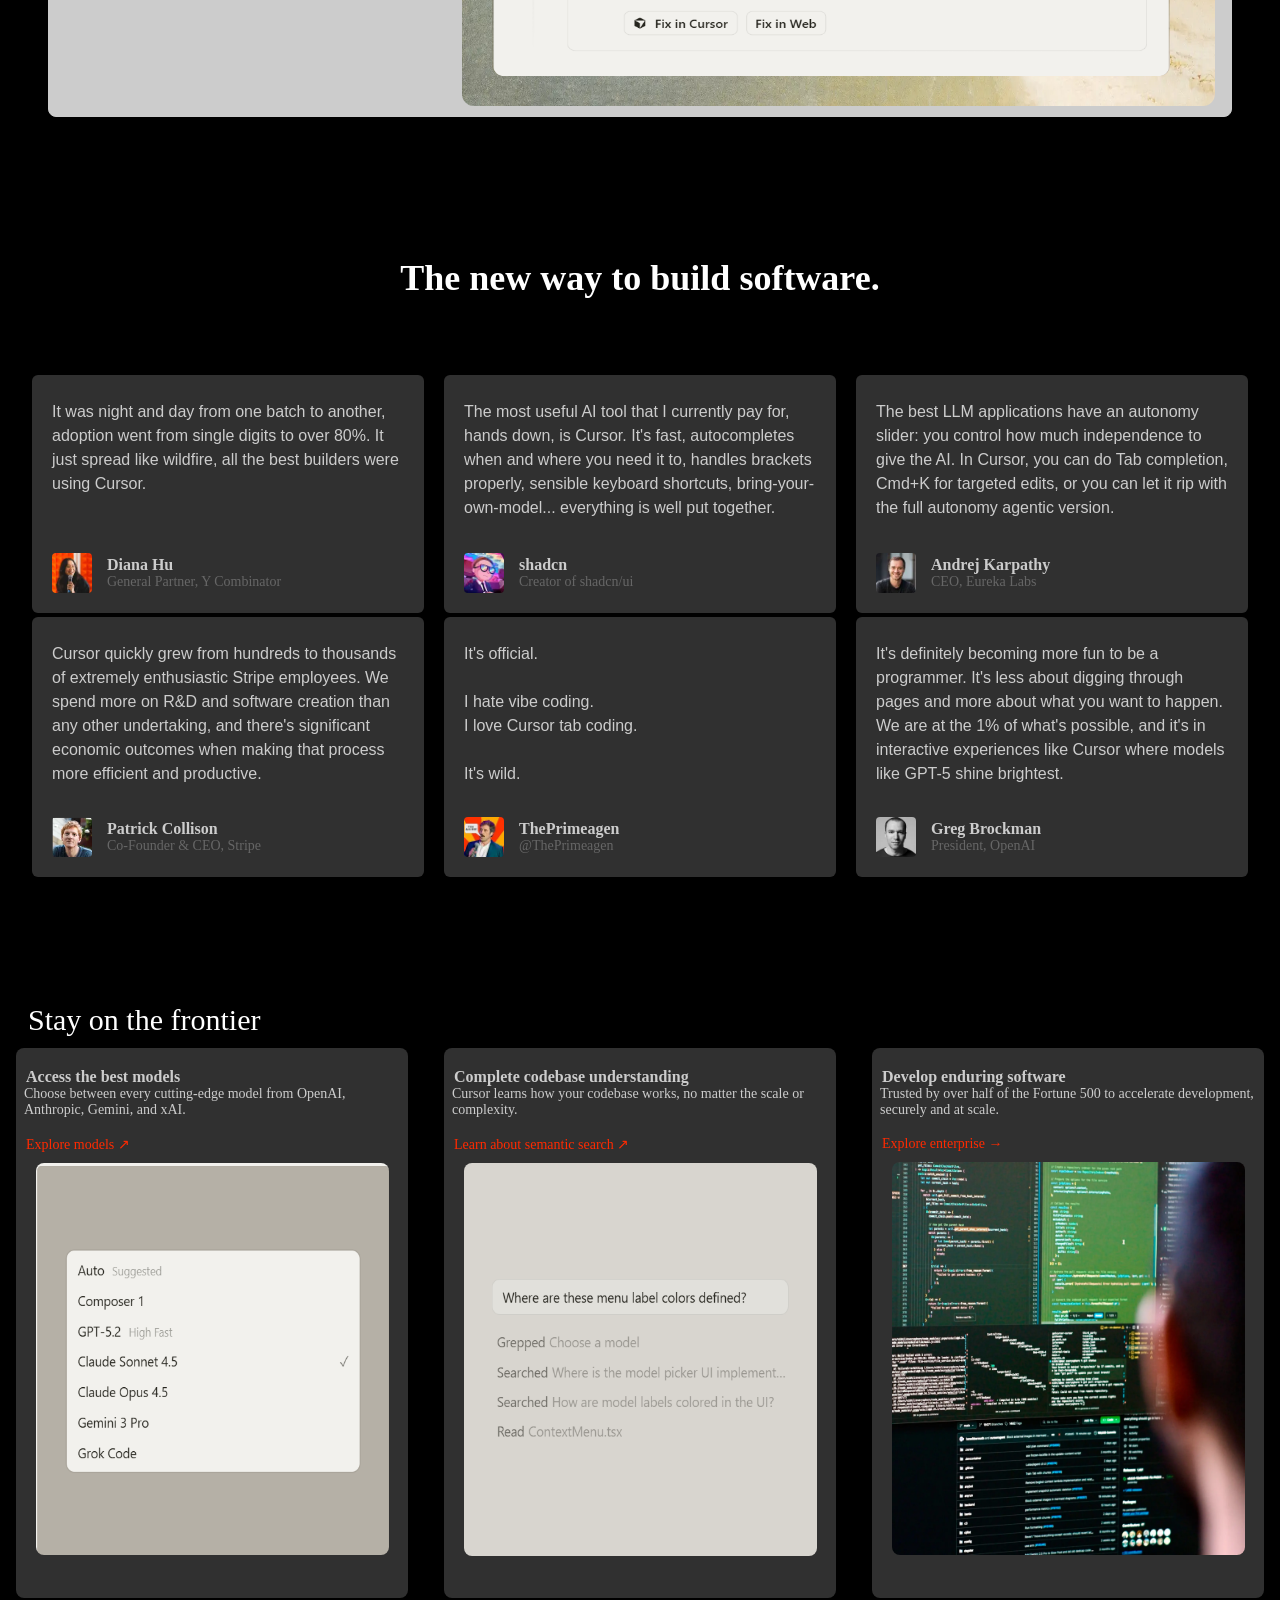
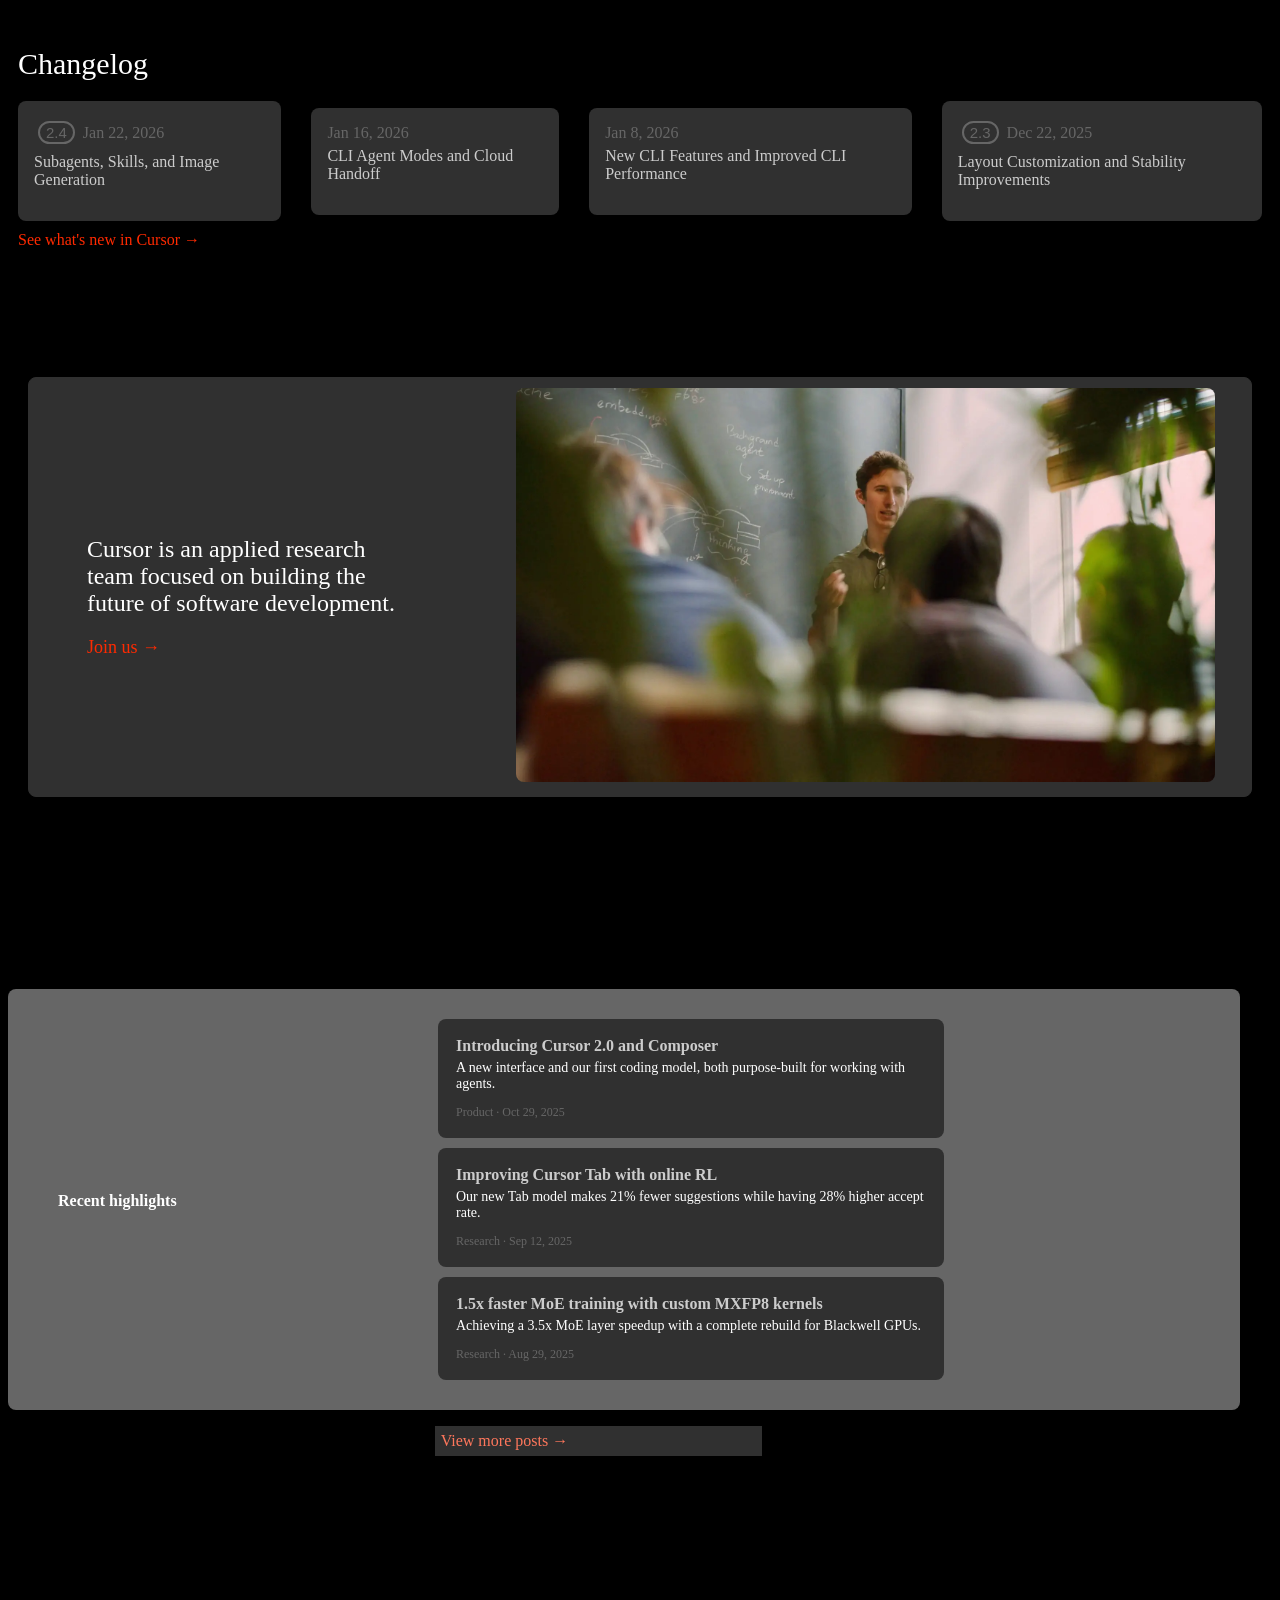
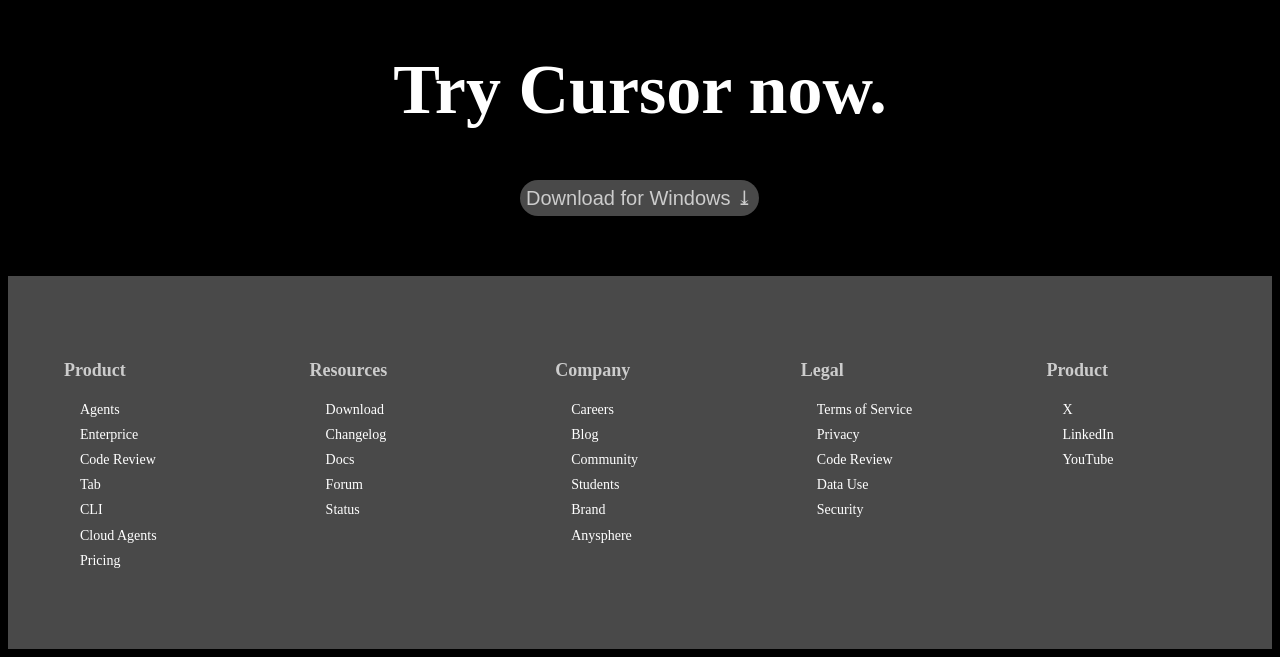
==== commit 62947935: "img path edited" ====
--- a/Cursor-clone/index.html
+++ b/Cursor-clone/index.html
@@ -32,8 +32,8 @@
             <button class="main-button">Download for windows</button>
         </div>
         <div class="container">
-            <img width="" src="D:\webdev2026\Cohort-Assignments\Cursor-clone\images\asset-cc24ca462279ca23250c.webp" class="main-img">
-                <img src="D:\webdev2026\Cohort-Assignments\Cursor-clone\images\screenshot 1.png" class="overlay-img">
+            <img width="" src=".\images\asset-cc24ca462279ca23250c.webp" class="main-img">
+                <img src=".\images\screenshot 1.png" class="overlay-img">
         </div>
         <div>
             <p>Trusted every day by millions of professional developers.</p>
@@ -55,14 +55,14 @@
             <button>Learn about Agent →</button>
         </div>
         <div class="section-right">
-            <img width="700px" src="D:\webdev2026\Cohort-Assignments\Cursor-clone\images\asset-d3c8107d95ae7f6604ad.webp" alt="base-img" class="bird-img">
-            <img  src="D:\webdev2026\Cohort-Assignments\Cursor-clone\images\screenshot 2.png" alt="overlay-img" class="content-img">
+            <img width="700px" src=".\images\asset-d3c8107d95ae7f6604ad.webp" alt="base-img" class="bird-img">
+            <img  src=".\images\screenshot 2.png" alt="overlay-img" class="content-img">
         </div>
     </section>
     <section class="section2">
         <div class="section-left2">
-           <img  src="D:\webdev2026\Cohort-Assignments\Cursor-clone\images\asset-fd9b3b4cd7d670f9f7d8.webp" alt="base-img" class="blank-img">
-            <img  src="D:\webdev2026\Cohort-Assignments\Cursor-clone\images\screenshot 3.png" alt="overlay-img" class="content2-img">
+           <img  src=".\images\asset-fd9b3b4cd7d670f9f7d8.webp" alt="base-img" class="blank-img">
+            <img  src=".\images\screenshot 3.png" alt="overlay-img" class="content2-img">
         </div>
         <div class="section-right2">
             <strong>Magically accurate autocomplete</strong>
@@ -77,8 +77,8 @@
             <button class="b3">Learn about Cursor's ecosystem →</button>
         </div>
         <div class="section-right3">
-            <img width="700px" src="D:\webdev2026\Cohort-Assignments\Cursor-clone\images\asset-85923e7fafe00c9c0d1f.webp" alt="base-img" class="beach-img">
-            <img  src="D:\webdev2026\Cohort-Assignments\Cursor-clone\images\screenshot 4.png" alt="overlay-img" class="content3-img">
+            <img width="700px" src=".\images\asset-85923e7fafe00c9c0d1f.webp" alt="base-img" class="beach-img">
+            <img  src=".\images\screenshot 4.png" alt="overlay-img" class="content3-img">
         </div>
     </section>
     <main>
@@ -89,7 +89,7 @@
         <div class="card">
           <p>It was night and day from one batch to another, adoption went from single digits to over 80%. It just spread like wildfire, all the best builders were using Cursor.</p>
           <div class="author-info">
-            <img width="50px" src="D:\webdev2026\Cohort-Assignments\Cursor-clone\images\diana-hu-avatar.webp" alt="Diana Hu">
+            <img width="50px" src=".\images\diana-hu-avatar.webp" alt="Diana Hu">
             <div>
                 <strong>Diana Hu</strong>
                 <span>General Partner, Y Combinator</span>
@@ -100,7 +100,7 @@
         <div class="card">
           <p>The most useful AI tool that I currently pay for, hands down, is Cursor. It's fast, autocompletes when and where you need it to, handles brackets properly, sensible keyboard shortcuts, bring-your-own-model... everything is well put together.</p>
           <div class="author-info">
-            <img width="50px" src="D:\webdev2026\Cohort-Assignments\Cursor-clone\images\shadcn-avatar.webp" alt="Shadcn">
+            <img width="50px" src=".\images\shadcn-avatar.webp" alt="Shadcn">
             <div>
                 <strong>shadcn</strong>
                 <span>Creator of shadcn/ui</span>
@@ -111,7 +111,7 @@
         <div class="card">
           <p>The best LLM applications have an autonomy slider: you control how much independence to give the AI. In Cursor, you can do Tab completion, Cmd+K for targeted edits, or you can let it rip with the full autonomy agentic version.</p>
           <div class="author-info">
-            <img width="50px" src="D:\webdev2026\Cohort-Assignments\Cursor-clone\images\andrej-karpathy-avatar.webp" alt="Andrej Karpathy">
+            <img width="50px" src=".\images\andrej-karpathy-avatar.webp" alt="Andrej Karpathy">
             <div>
                 <strong>Andrej Karpathy</strong>
                 <span>CEO, Eureka Labs</span>
@@ -121,7 +121,7 @@
          <div class="card">
           <p>Cursor quickly grew from hundreds to thousands of extremely enthusiastic Stripe employees. We spend more on R&D and software creation than any other undertaking, and there's significant economic outcomes when making that process more efficient and productive.</p>
           <div class="author-info">
-            <img width="50px" src="D:\webdev2026\Cohort-Assignments\Cursor-clone\images\patrick-collison-avatar.webp" alt="Patrik collison">
+            <img width="50px" src=".\images\patrick-collison-avatar.webp" alt="Patrik collison">
             <div>
                 <strong>Patrick Collison</strong>
                 <span>Co‑Founder & CEO, Stripe</span>
@@ -137,7 +137,7 @@
             <br><br>
             It's wild.</p>
           <div class="author-info">
-            <img width="50px" src="D:\webdev2026\Cohort-Assignments\Cursor-clone\images\theprimeagen-avatar.webp" alt="ThePrimeagen">
+            <img width="50px" src=".\images\theprimeagen-avatar.webp" alt="ThePrimeagen">
             <div>
                 <strong>ThePrimeagen</strong>
                 <span>@ThePrimeagen</span>
@@ -148,7 +148,7 @@
         <div class="card">
           <p>It's definitely becoming more fun to be a programmer. It's less about digging through pages and more about what you want to happen. We are at the 1% of what's possible, and it's in interactive experiences like Cursor where models like GPT-5 shine brightest.</p>
           <div class="author-info">
-            <img width="50px" src="D:\webdev2026\Cohort-Assignments\Cursor-clone\images\greg-brockman-avatar.webp" alt="Greg Brockman">
+            <img width="50px" src=".\images\greg-brockman-avatar.webp" alt="Greg Brockman">
             <div>
                 <strong>Greg Brockman</strong>
                 <span>President, OpenAI</span>
@@ -167,7 +167,7 @@
             <span>Choose between every cutting-edge model from OpenAI, Anthropic, Gemini, and xAI.</span>
             <a href="#">Explore models ↗</a>
         <div>
-            <img src="D:\webdev2026\Cohort-Assignments\Cursor-clone\images\screenshot 5.png" alt="feature-img1" >
+            <img src=".\images\screenshot 5.png" alt="feature-img1" >
         </div>
         </div>
 
@@ -176,7 +176,7 @@
             <span>Cursor learns how your codebase works, no matter the scale or complexity.</span>
             <a href="#">Learn about semantic search ↗</a>
         <div>
-            <img src="D:\webdev2026\Cohort-Assignments\Cursor-clone\images\screenshot 6.png" alt="feature-img2" >
+            <img src=".\images\screenshot 6.png" alt="feature-img2" >
         </div>
         </div>
 
@@ -185,7 +185,7 @@
             <span>Trusted by over half of the Fortune 500 to accelerate development, securely and at scale.</span>
             <a href="#">Explore enterprise →</a>
         <div>
-            <img src="D:\webdev2026\Cohort-Assignments\Cursor-clone\images\homepage-team-photo-1.webp" alt="feature-img3">
+            <img src=".\images\homepage-team-photo-1.webp" alt="feature-img3">
         </div>
         </div>
     </section>
@@ -228,7 +228,7 @@
         <a href="#">Join us →</a>
      </div>
      <div class="team-img">
-        <img  src="D:\webdev2026\Cohort-Assignments\Cursor-clone\images\homepage-team-photo.webp" alt="team-photo" >
+        <img  src=".\images\homepage-team-photo.webp" alt="team-photo" >
      </div>
     </section>
 
